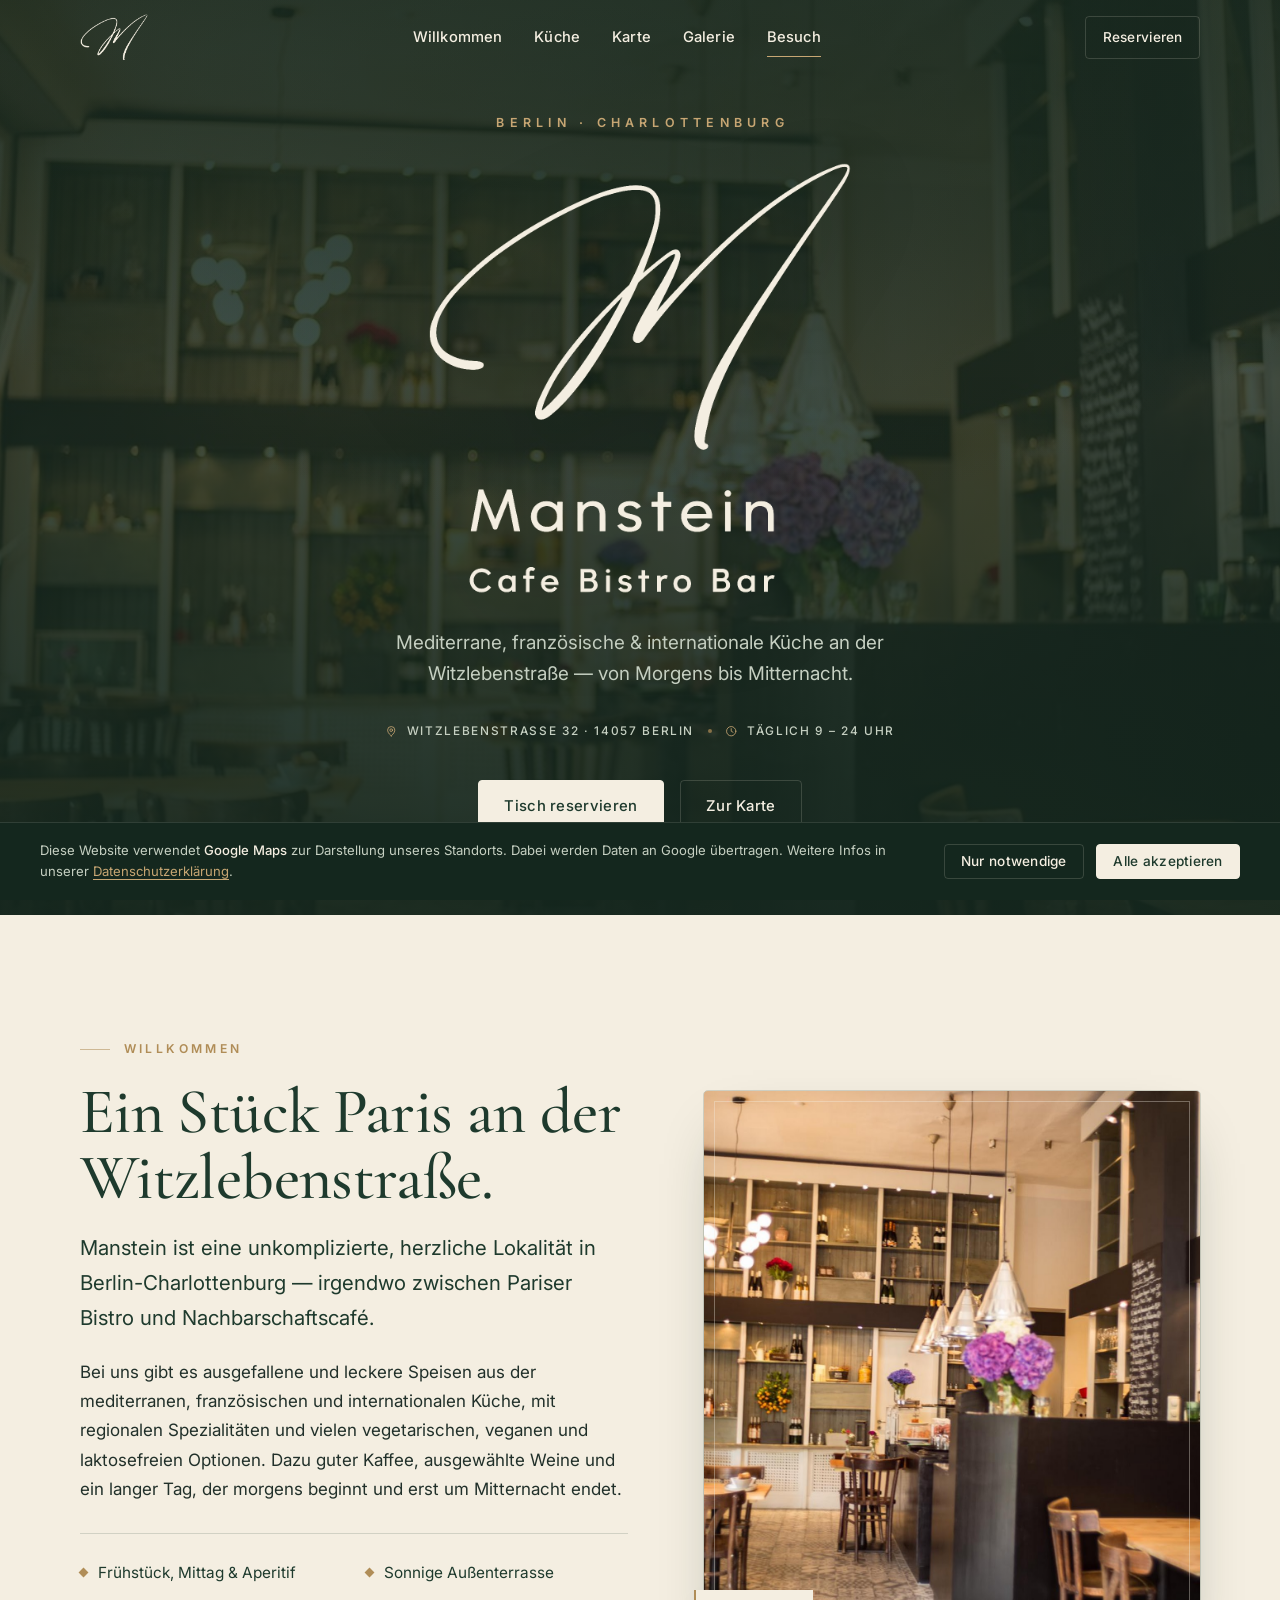
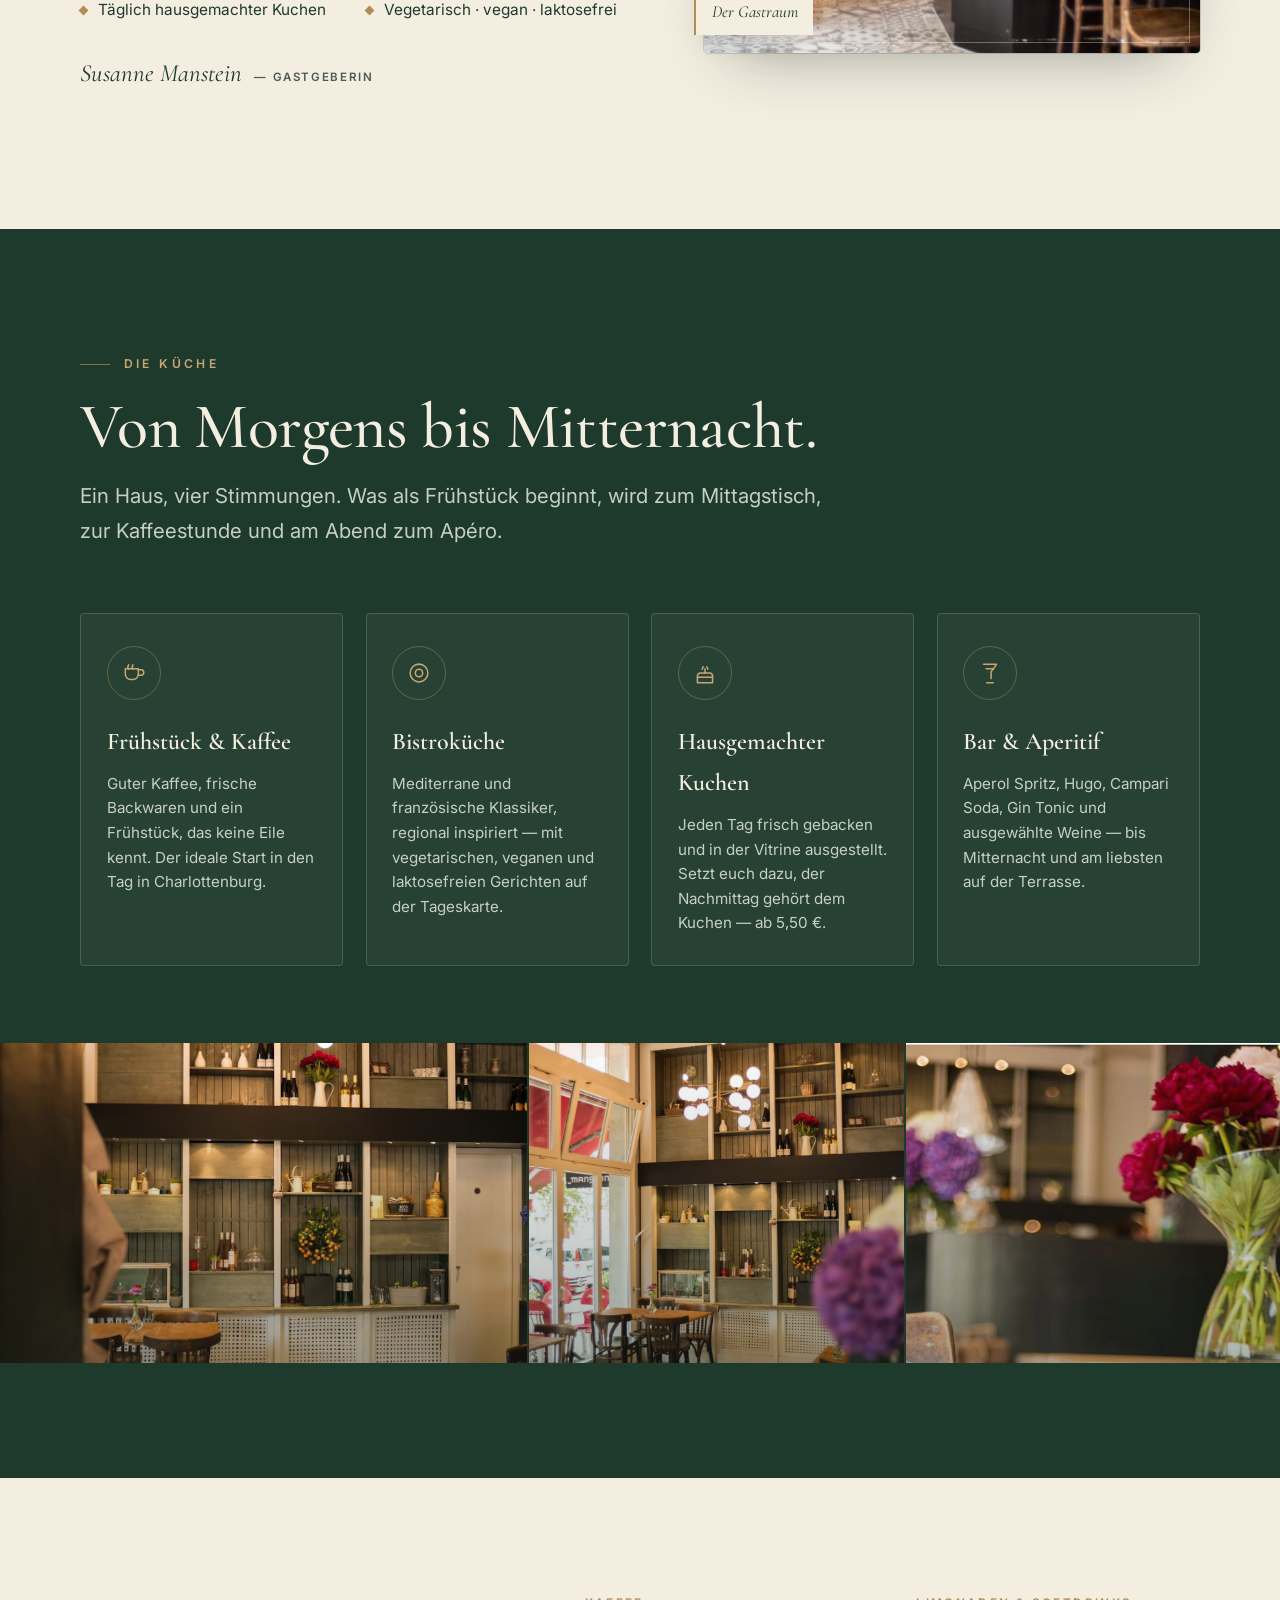
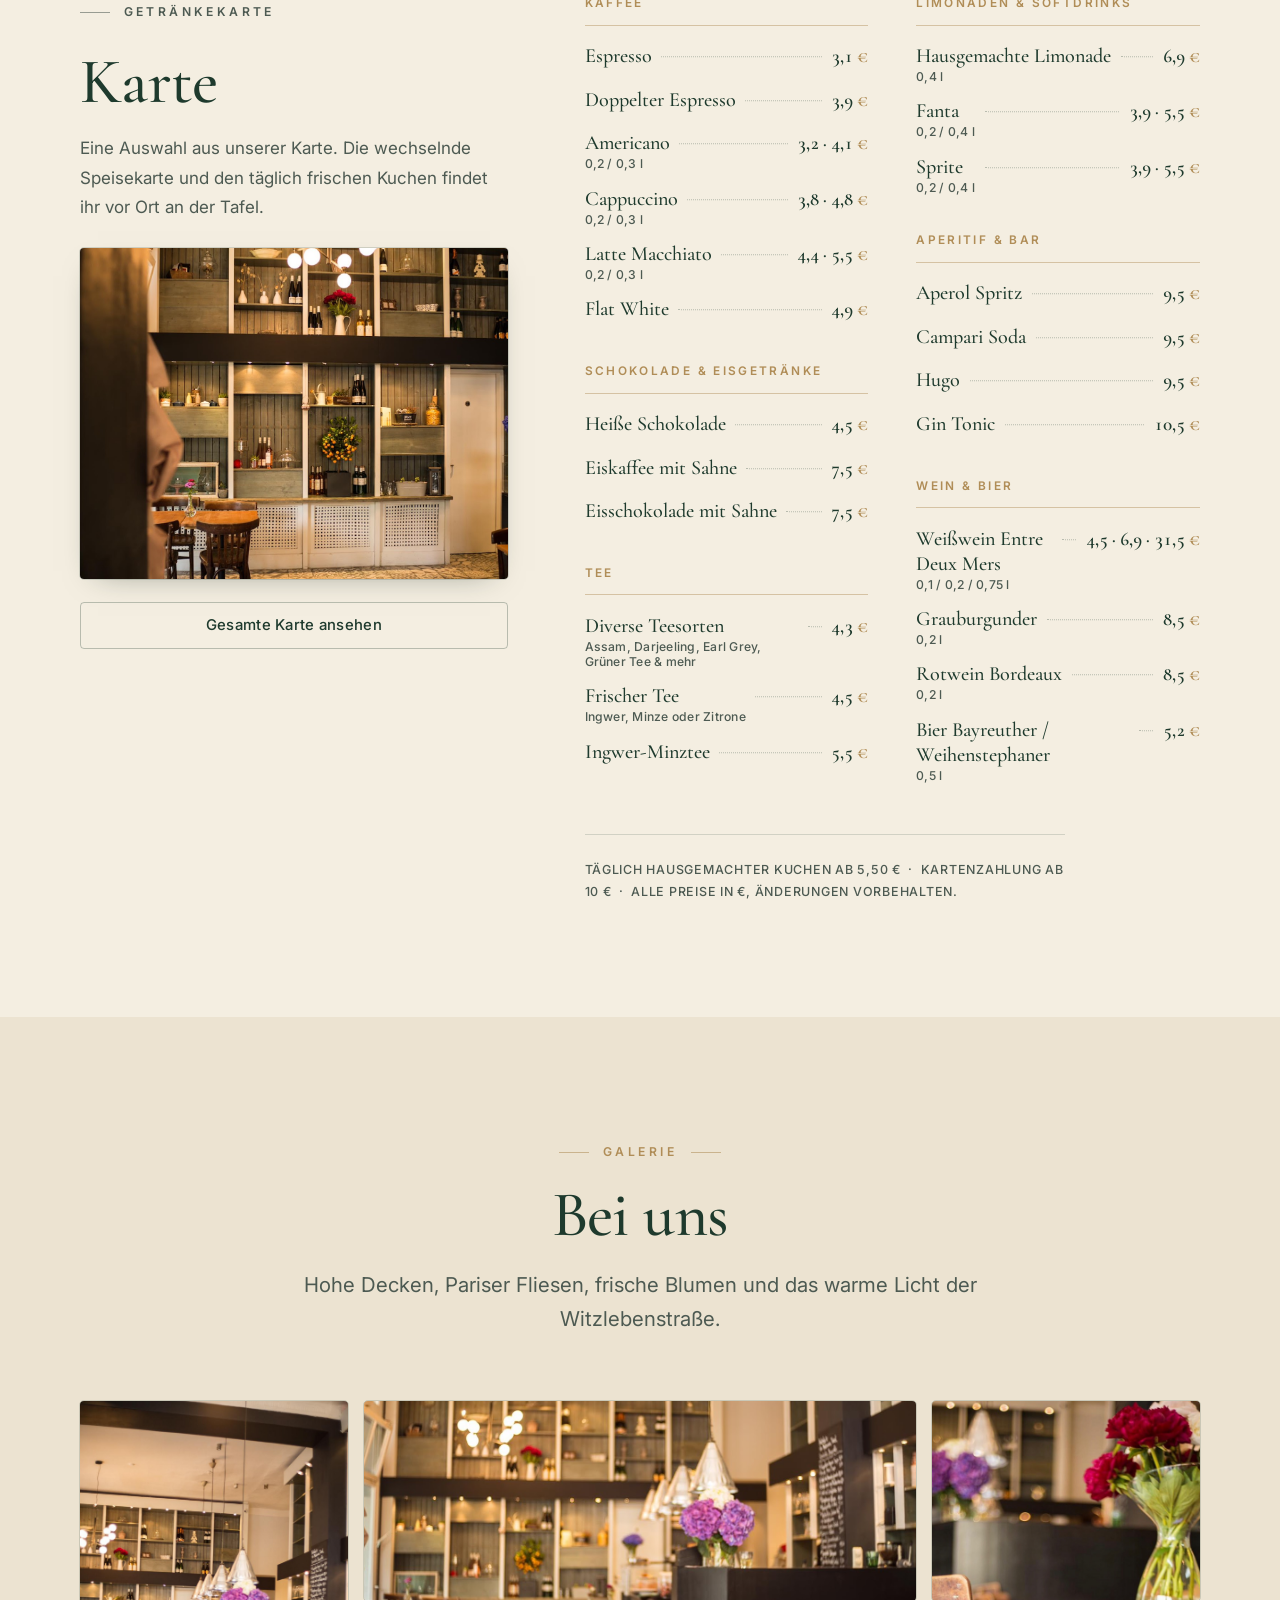
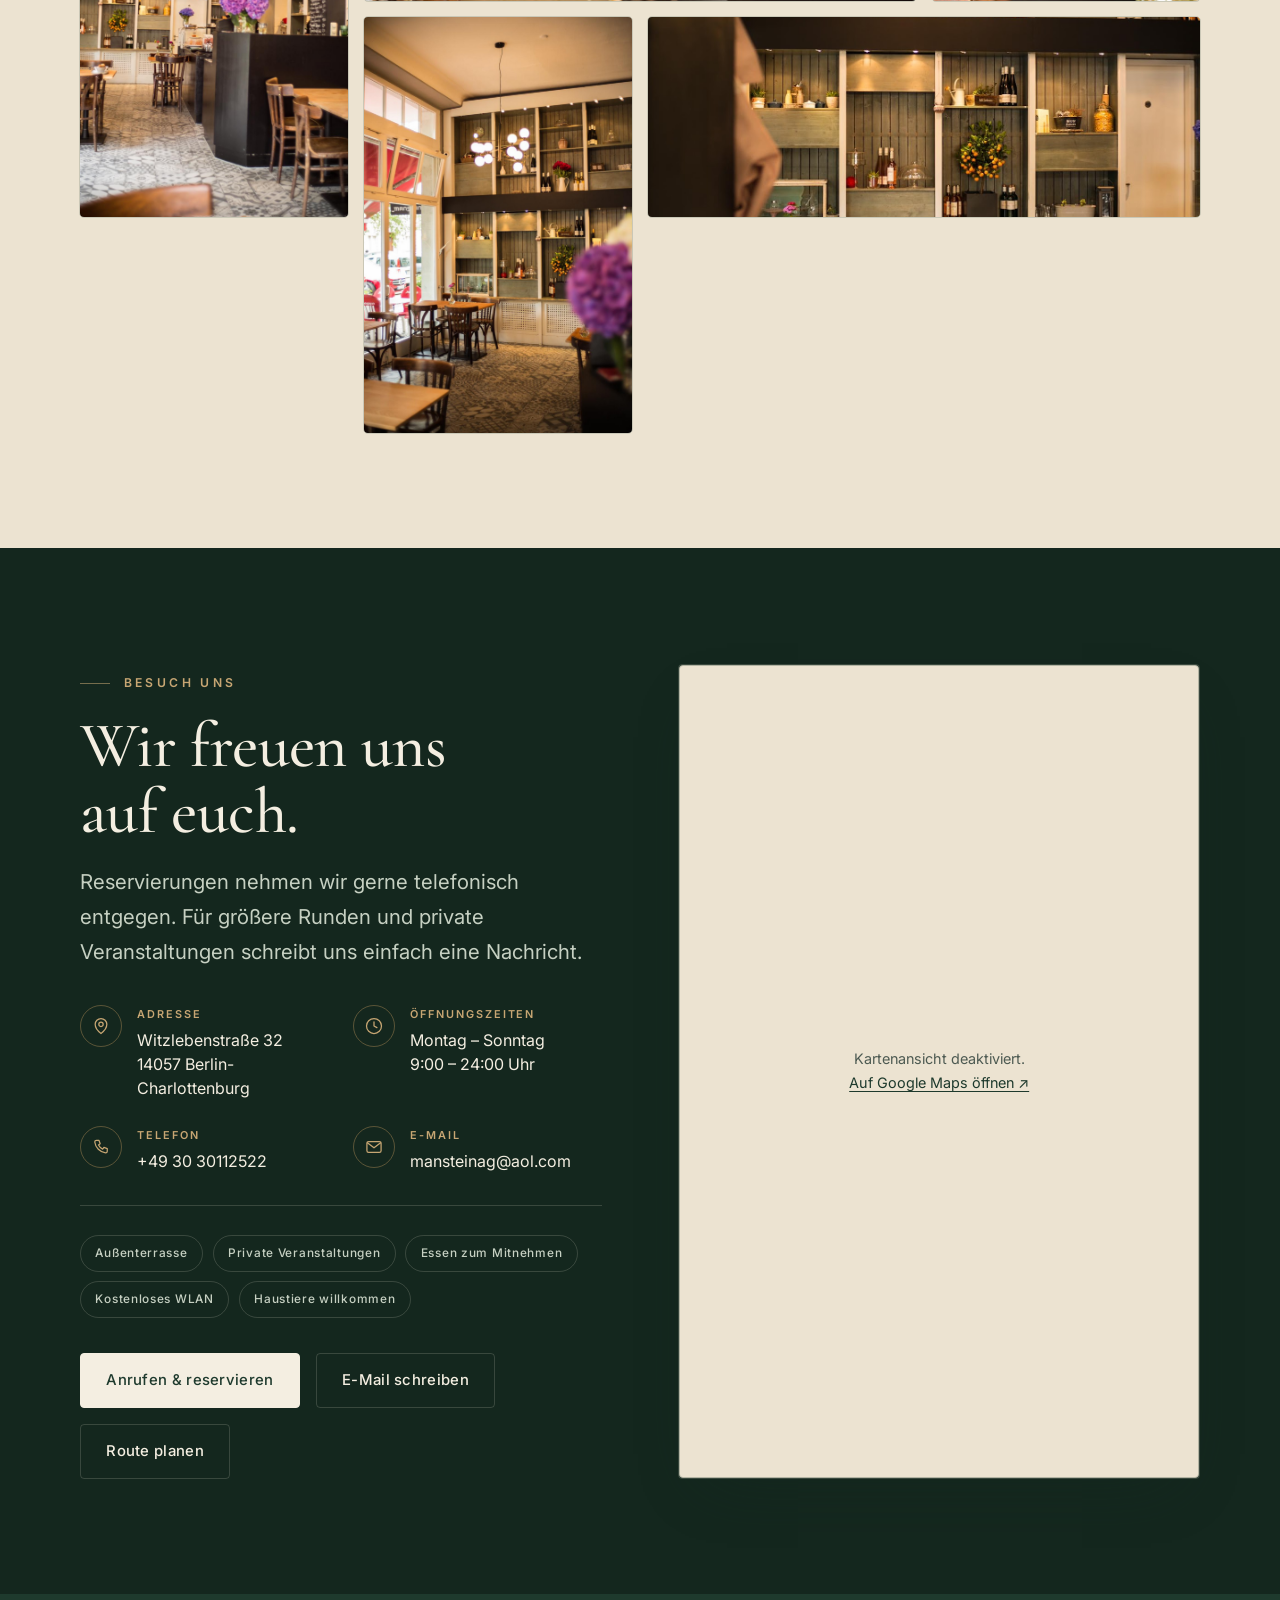
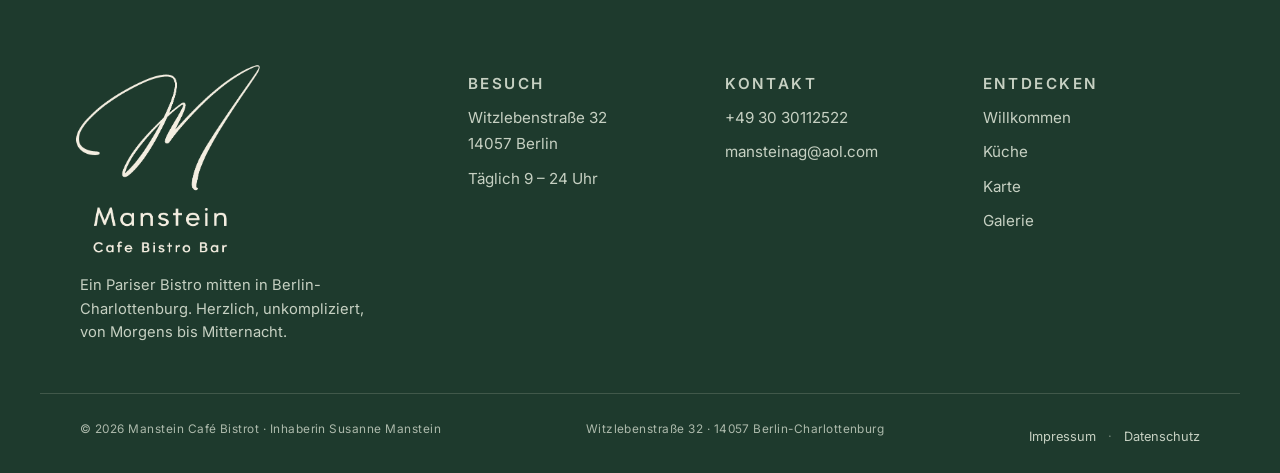
==== index.html @ 32dbb93c "Initial commit: Manstein website Co-Authored-By: Claude Haiku 4.5 <noreply@anthropic.com>" ====
<!DOCTYPE html>
<html lang="de">
<head>
  <meta charset="UTF-8" />
  <meta name="viewport" content="width=device-width, initial-scale=1.0" />
  <title>Manstein — Café · Bistro · Bar | Berlin-Charlottenburg</title>
  <meta name="description" content="Manstein Café Bistrot an der Witzlebenstraße 32 in Berlin-Charlottenburg. Mediterrane, französische & internationale Küche, hausgemachter Kuchen, Kaffee, Wein und Aperitif — täglich von 9 bis 24 Uhr." />
  <meta name="theme-color" content="#14271e" />
  <link rel="icon" type="image/png" href="favicon.png" />

  <!-- Open Graph -->
  <meta property="og:type" content="restaurant" />
  <meta property="og:title" content="Manstein — Café · Bistro · Bar" />
  <meta property="og:description" content="Ein Stück Paris an der Witzlebenstraße. Café, Bistro & Bar in Berlin-Charlottenburg — täglich 9–24 Uhr." />
  <meta property="og:image" content="2026_manstein03.jpg" />
  <meta property="og:locale" content="de_DE" />

  <link rel="preconnect" href="https://fonts.googleapis.com" />
  <link rel="preconnect" href="https://fonts.gstatic.com" crossorigin />
  <link href="https://fonts.googleapis.com/css2?family=Cormorant+Garamond:ital,wght@0,400;0,500;0,600;0,700;1,400;1,500;1,600&family=Inter:wght@300;400;500;600&display=swap" rel="stylesheet" />

  <link rel="stylesheet" href="styles.css" />
</head>
<body>
  <a class="skip-link" href="#willkommen">Zum Inhalt springen</a>

  <!-- ============================== HEADER ============================== -->
  <header class="site-header" id="site-header" data-state="top">
    <div class="header-inner">
      <a href="#top" class="brand" aria-label="Manstein — Startseite">
        <img class="brand-logo brand-logo-light" src="manstein-logo-mono-cream.png" alt="Manstein" width="68" height="46" />
        <img class="brand-logo brand-logo-dark" src="manstein-logo-mono-green.png" alt="" aria-hidden="true" width="68" height="46" />
      </a>

      <nav class="nav-desktop" aria-label="Hauptnavigation">
        <a href="#willkommen">Willkommen</a>
        <a href="#kueche">Küche</a>
        <a href="#karte">Karte</a>
        <a href="#galerie">Galerie</a>
        <a href="#besuch">Besuch</a>
      </nav>

      <div class="header-actions">
        <a class="btn btn-ghost btn-sm header-cta" href="tel:+493030112522">Reservieren</a>
        <button class="nav-toggle" id="nav-toggle" aria-label="Menü öffnen" aria-expanded="false" aria-controls="nav-mobile">
          <span class="nav-toggle-bar"></span>
          <span class="nav-toggle-bar"></span>
          <span class="nav-toggle-bar"></span>
        </button>
      </div>
    </div>

    <div class="nav-mobile" id="nav-mobile" hidden>
      <a href="#willkommen">Willkommen</a>
      <a href="#kueche">Küche</a>
      <a href="#karte">Karte</a>
      <a href="#galerie">Galerie</a>
      <a href="#besuch">Besuch</a>
      <a class="btn btn-primary" href="tel:+493030112522">Tisch reservieren</a>
    </div>
  </header>

  <main id="top">
    <!-- ============================== HERO ============================== -->
    <section class="hero" aria-label="Willkommen bei Manstein">
      <div class="hero-bg" aria-hidden="true"></div>
      <div class="hero-veil" aria-hidden="true"></div>

      <div class="hero-inner">
        <h1 class="visually-hidden">Manstein — Café, Bistro &amp; Bar in Berlin-Charlottenburg</h1>
        <p class="hero-eyebrow">Berlin · Charlottenburg</p>

        <img class="hero-logo" src="manstein-logo-full-cream.png" alt="Manstein — Café · Bistro · Bar" width="430" height="439" fetchpriority="high" />

        <p class="hero-lead">Mediterrane, französische &amp; internationale Küche an der Witzlebenstraße — von Morgens bis Mitternacht.</p>

        <div class="hero-meta">
          <span><svg class="ic" viewBox="0 0 24 24" aria-hidden="true"><path d="M12 21s-7-5.2-7-11a7 7 0 0 1 14 0c0 5.8-7 11-7 11Z"/><circle cx="12" cy="10" r="2.6"/></svg> Witzlebenstraße 32 · 14057 Berlin</span>
          <span class="dot" aria-hidden="true"></span>
          <span><svg class="ic" viewBox="0 0 24 24" aria-hidden="true"><circle cx="12" cy="12" r="9"/><path d="M12 7v5l3.5 2"/></svg> Täglich 9 – 24 Uhr</span>
        </div>

        <div class="hero-actions">
          <a class="btn btn-primary-light" href="tel:+493030112522">Tisch reservieren</a>
          <a class="btn btn-outline-light" href="#karte">Zur Karte</a>
        </div>
      </div>

      <a href="#willkommen" class="hero-scroll" aria-label="Weiter scrollen">
        <span>Entdecken</span>
        <svg viewBox="0 0 24 24" aria-hidden="true"><path d="M12 5v14M6 13l6 6 6-6"/></svg>
      </a>
    </section>

    <!-- ============================== WILLKOMMEN ============================== -->
    <section class="section section-welcome" id="willkommen">
      <div class="container welcome-grid">
        <div class="welcome-copy" data-reveal>
          <p class="eyebrow">Willkommen</p>
          <h2 class="h-display">Ein Stück Paris an der<br />Witzlebenstraße.</h2>
          <p class="lead">Manstein ist eine unkomplizierte, herzliche Lokalität in Berlin-Charlottenburg — irgendwo zwischen Pariser Bistro und Nachbarschaftscafé.</p>
          <p>Bei uns gibt es ausgefallene und leckere Speisen aus der mediterranen, französischen und internationalen Küche, mit regionalen Spezialitäten und vielen vegetarischen, veganen und laktosefreien Optionen. Dazu guter Kaffee, ausgewählte Weine und ein langer Tag, der morgens beginnt und erst um Mitternacht endet.</p>

          <ul class="welcome-points">
            <li><span class="bullet" aria-hidden="true"></span>Frühstück, Mittag &amp; Aperitif</li>
            <li><span class="bullet" aria-hidden="true"></span>Sonnige Außenterrasse</li>
            <li><span class="bullet" aria-hidden="true"></span>Täglich hausgemachter Kuchen</li>
            <li><span class="bullet" aria-hidden="true"></span>Vegetarisch · vegan · laktosefrei</li>
          </ul>

          <p class="signature">Susanne Manstein <span>— Gastgeberin</span></p>
        </div>

        <figure class="welcome-figure" data-reveal>
          <div class="frame">
            <img src="2026_manstein01.jpg" alt="Heller Gastraum von Manstein mit Holzregalen, Weinflaschen, frischen Blumen und Bistrostühlen" loading="lazy" decoding="async" />
          </div>
          <figcaption>Der Gastraum</figcaption>
        </figure>
      </div>
    </section>

    <!-- ============================== KÜCHE ============================== -->
    <section class="section section-kitchen" id="kueche">
      <div class="container">
        <header class="section-head" data-reveal>
          <p class="eyebrow eyebrow-on-dark">Die Küche</p>
          <h2 class="h-display light">Von Morgens bis Mitternacht.</h2>
          <p class="lead light">Ein Haus, vier Stimmungen. Was als Frühstück beginnt, wird zum Mittagstisch, zur Kaffeestunde und am Abend zum Apéro.</p>
        </header>

        <div class="kitchen-grid">
          <article class="kitchen-card" data-reveal>
            <span class="kc-icon" aria-hidden="true">
              <svg viewBox="0 0 24 24"><path d="M4 8h12v5a5 5 0 0 1-5 5H9a5 5 0 0 1-5-5V8Z"/><path d="M16 9h2.5a2.5 2.5 0 0 1 0 5H16"/><path d="M7 4.5c0 .8-.8 1.2-.8 2s.8 1.2.8 2M11 4.5c0 .8-.8 1.2-.8 2s.8 1.2.8 2"/></svg>
            </span>
            <h3>Frühstück &amp; Kaffee</h3>
            <p>Guter Kaffee, frische Backwaren und ein Frühstück, das keine Eile kennt. Der ideale Start in den Tag in Charlottenburg.</p>
          </article>

          <article class="kitchen-card" data-reveal>
            <span class="kc-icon" aria-hidden="true">
              <svg viewBox="0 0 24 24"><circle cx="12" cy="12" r="8.2"/><circle cx="12" cy="12" r="3.4"/></svg>
            </span>
            <h3>Bistroküche</h3>
            <p>Mediterrane und französische Klassiker, regional inspiriert — mit vegetarischen, veganen und laktosefreien Gerichten auf der Tageskarte.</p>
          </article>

          <article class="kitchen-card" data-reveal>
            <span class="kc-icon" aria-hidden="true">
              <svg viewBox="0 0 24 24"><path d="M5 21h14v-6a3 3 0 0 0-3-3H8a3 3 0 0 0-3 3v6Z"/><path d="M5 16h14"/><path d="M12 12V8M9.5 8.5c0-1 .8-1.3.8-2.3M14.5 8.5c0-1-.8-1.3-.8-2.3"/></svg>
            </span>
            <h3>Hausgemachter Kuchen</h3>
            <p>Jeden Tag frisch gebacken und in der Vitrine ausgestellt. Setzt euch dazu, der Nachmittag gehört dem Kuchen — ab 5,50&nbsp;€.</p>
          </article>

          <article class="kitchen-card" data-reveal>
            <span class="kc-icon" aria-hidden="true">
              <svg viewBox="0 0 24 24"><path d="M6 4h12l-5 7v6"/><path d="M9 21h6"/><path d="M8.5 8h7"/></svg>
            </span>
            <h3>Bar &amp; Aperitif</h3>
            <p>Aperol Spritz, Hugo, Campari Soda, Gin Tonic und ausgewählte Weine — bis Mitternacht und am liebsten auf der Terrasse.</p>
          </article>
        </div>
      </div>

      <div class="kitchen-strip" aria-hidden="true">
        <div class="strip-img" style="background-image:url('2026_manstein02.jpg')"></div>
        <div class="strip-img" style="background-image:url('2026_manstein04.jpg')"></div>
        <div class="strip-img" style="background-image:url('2026_manstein05.jpg')"></div>
      </div>
    </section>

    <!-- ============================== KARTE ============================== -->
    <section class="section section-menu" id="karte">
      <div class="container menu-grid">
        <aside class="menu-aside" data-reveal>
          <p class="eyebrow">Getränkekarte</p>
          <h2 class="h-display">Karte</h2>
          <p>Eine Auswahl aus unserer Karte. Die wechselnde Speisekarte und den täglich frischen Kuchen findet ihr vor Ort an der Tafel.</p>
          <figure class="menu-photo">
            <img src="2026_manstein02.jpg" alt="Weinregal bei Manstein mit Flaschen, Gläsern und einem kleinen Zitrusbäumchen" loading="lazy" decoding="async" />
          </figure>
          <button class="btn btn-outline btn-block" type="button" data-lightbox-src="2026_menu_manstein.webp" data-lightbox-caption="Die vollständige Karte von Manstein">
            Gesamte Karte ansehen
          </button>
        </aside>

        <div class="menu-lists">
          <div class="menu-cols">
            <div class="menu-block" data-reveal>
              <h3 class="menu-cat">Kaffee</h3>
              <ul class="menu-list">
                <li class="m-row"><span class="m-name">Espresso</span><span class="m-dots" aria-hidden="true"></span><span class="m-price">3,1</span></li>
                <li class="m-row"><span class="m-name">Doppelter Espresso</span><span class="m-dots" aria-hidden="true"></span><span class="m-price">3,9</span></li>
                <li class="m-row"><span class="m-name">Americano <em>0,2 / 0,3 l</em></span><span class="m-dots" aria-hidden="true"></span><span class="m-price">3,2 · 4,1</span></li>
                <li class="m-row"><span class="m-name">Cappuccino <em>0,2 / 0,3 l</em></span><span class="m-dots" aria-hidden="true"></span><span class="m-price">3,8 · 4,8</span></li>
                <li class="m-row"><span class="m-name">Latte Macchiato <em>0,2 / 0,3 l</em></span><span class="m-dots" aria-hidden="true"></span><span class="m-price">4,4 · 5,5</span></li>
                <li class="m-row"><span class="m-name">Flat White</span><span class="m-dots" aria-hidden="true"></span><span class="m-price">4,9</span></li>
              </ul>
            </div>

            <div class="menu-block" data-reveal>
              <h3 class="menu-cat">Schokolade &amp; Eisgetränke</h3>
              <ul class="menu-list">
                <li class="m-row"><span class="m-name">Heiße Schokolade</span><span class="m-dots" aria-hidden="true"></span><span class="m-price">4,5</span></li>
                <li class="m-row"><span class="m-name">Eiskaffee mit Sahne</span><span class="m-dots" aria-hidden="true"></span><span class="m-price">7,5</span></li>
                <li class="m-row"><span class="m-name">Eisschokolade mit Sahne</span><span class="m-dots" aria-hidden="true"></span><span class="m-price">7,5</span></li>
              </ul>
            </div>

            <div class="menu-block" data-reveal>
              <h3 class="menu-cat">Tee</h3>
              <ul class="menu-list">
                <li class="m-row"><span class="m-name">Diverse Teesorten <em>Assam, Darjeeling, Earl Grey, Grüner Tee &amp; mehr</em></span><span class="m-dots" aria-hidden="true"></span><span class="m-price">4,3</span></li>
                <li class="m-row"><span class="m-name">Frischer Tee <em>Ingwer, Minze oder Zitrone</em></span><span class="m-dots" aria-hidden="true"></span><span class="m-price">4,5</span></li>
                <li class="m-row"><span class="m-name">Ingwer-Minztee</span><span class="m-dots" aria-hidden="true"></span><span class="m-price">5,5</span></li>
              </ul>
            </div>

            <div class="menu-block" data-reveal>
              <h3 class="menu-cat">Limonaden &amp; Softdrinks</h3>
              <ul class="menu-list">
                <li class="m-row"><span class="m-name">Hausgemachte Limonade <em>0,4 l</em></span><span class="m-dots" aria-hidden="true"></span><span class="m-price">6,9</span></li>
                <li class="m-row"><span class="m-name">Fanta <em>0,2 / 0,4 l</em></span><span class="m-dots" aria-hidden="true"></span><span class="m-price">3,9 · 5,5</span></li>
                <li class="m-row"><span class="m-name">Sprite <em>0,2 / 0,4 l</em></span><span class="m-dots" aria-hidden="true"></span><span class="m-price">3,9 · 5,5</span></li>
              </ul>
            </div>

            <div class="menu-block" data-reveal>
              <h3 class="menu-cat">Aperitif &amp; Bar</h3>
              <ul class="menu-list">
                <li class="m-row"><span class="m-name">Aperol Spritz</span><span class="m-dots" aria-hidden="true"></span><span class="m-price">9,5</span></li>
                <li class="m-row"><span class="m-name">Campari Soda</span><span class="m-dots" aria-hidden="true"></span><span class="m-price">9,5</span></li>
                <li class="m-row"><span class="m-name">Hugo</span><span class="m-dots" aria-hidden="true"></span><span class="m-price">9,5</span></li>
                <li class="m-row"><span class="m-name">Gin Tonic</span><span class="m-dots" aria-hidden="true"></span><span class="m-price">10,5</span></li>
              </ul>
            </div>

            <div class="menu-block" data-reveal>
              <h3 class="menu-cat">Wein &amp; Bier</h3>
              <ul class="menu-list">
                <li class="m-row"><span class="m-name">Weißwein Entre Deux Mers <em>0,1 / 0,2 / 0,75 l</em></span><span class="m-dots" aria-hidden="true"></span><span class="m-price">4,5 · 6,9 · 31,5</span></li>
                <li class="m-row"><span class="m-name">Grauburgunder <em>0,2 l</em></span><span class="m-dots" aria-hidden="true"></span><span class="m-price">8,5</span></li>
                <li class="m-row"><span class="m-name">Rotwein Bordeaux <em>0,2 l</em></span><span class="m-dots" aria-hidden="true"></span><span class="m-price">8,5</span></li>
                <li class="m-row"><span class="m-name">Bier Bayreuther / Weihenstephaner <em>0,5 l</em></span><span class="m-dots" aria-hidden="true"></span><span class="m-price">5,2</span></li>
              </ul>
            </div>
          </div>

          <p class="menu-foot" data-reveal>
            Täglich hausgemachter Kuchen ab 5,50&nbsp;€ &nbsp;·&nbsp; Kartenzahlung ab 10&nbsp;€ &nbsp;·&nbsp; Alle Preise in&nbsp;€, Änderungen vorbehalten.
          </p>
        </div>
      </div>
    </section>

    <!-- ============================== GALERIE ============================== -->
    <section class="section section-gallery" id="galerie">
      <div class="container">
        <header class="section-head center" data-reveal>
          <p class="eyebrow">Galerie</p>
          <h2 class="h-display">Bei uns</h2>
          <p class="lead">Hohe Decken, Pariser Fliesen, frische Blumen und das warme Licht der Witzlebenstraße.</p>
        </header>

        <div class="gallery-grid" data-reveal>
          <button class="g-item g-tall" type="button" data-lightbox-src="2026_manstein01.jpg" data-lightbox-caption="Gastraum mit Bar und Holzregalen">
            <img src="2026_manstein01.jpg" alt="Gastraum von Manstein mit Bar, Holzregalen und Bistrostühlen" loading="lazy" decoding="async" />
          </button>
          <button class="g-item g-wide" type="button" data-lightbox-src="2026_manstein03.jpg" data-lightbox-caption="Atmosphäre im Gastraum">
            <img src="2026_manstein03.jpg" alt="Stimmungsvoller Gastraum von Manstein im warmen Licht" loading="lazy" decoding="async" />
          </button>
          <button class="g-item" type="button" data-lightbox-src="2026_manstein05.jpg" data-lightbox-caption="Frische Blumen auf den Tischen">
            <img src="2026_manstein05.jpg" alt="Frische Pfingstrosen in einer Vase auf einem Tisch bei Manstein" loading="lazy" decoding="async" />
          </button>
          <button class="g-item g-tall" type="button" data-lightbox-src="2026_manstein04.jpg" data-lightbox-caption="Fensterplatz mit Blick auf die Witzlebenstraße">
            <img src="2026_manstein04.jpg" alt="Fensterplatz bei Manstein mit Blick auf die Straße und Regale mit Wein" loading="lazy" decoding="async" />
          </button>
          <button class="g-item g-wide" type="button" data-lightbox-src="2026_manstein02.jpg" data-lightbox-caption="Detail: Regale mit Wein und Zitrusbäumchen">
            <img src="2026_manstein02.jpg" alt="Detailaufnahme der Regale bei Manstein mit Weinflaschen und Pflanzen" loading="lazy" decoding="async" />
          </button>
        </div>
      </div>
    </section>

    <!-- ============================== BESUCH ============================== -->
    <section class="section section-visit" id="besuch">
      <div class="container visit-grid">
        <div class="visit-copy" data-reveal>
          <p class="eyebrow eyebrow-on-dark">Besuch uns</p>
          <h2 class="h-display light">Wir freuen uns<br />auf euch.</h2>
          <p class="lead light">Reservierungen nehmen wir gerne telefonisch entgegen. Für größere Runden und private Veranstaltungen schreibt uns einfach eine Nachricht.</p>

          <div class="visit-details">
            <div class="vd-item">
              <span class="vd-icon" aria-hidden="true"><svg viewBox="0 0 24 24"><path d="M12 21s-7-5.2-7-11a7 7 0 0 1 14 0c0 5.8-7 11-7 11Z"/><circle cx="12" cy="10" r="2.6"/></svg></span>
              <div>
                <p class="vd-label">Adresse</p>
                <p class="vd-value">Witzlebenstraße 32<br />14057 Berlin-Charlottenburg</p>
              </div>
            </div>
            <div class="vd-item">
              <span class="vd-icon" aria-hidden="true"><svg viewBox="0 0 24 24"><circle cx="12" cy="12" r="9"/><path d="M12 7v5l3.5 2"/></svg></span>
              <div>
                <p class="vd-label">Öffnungszeiten</p>
                <p class="vd-value">Montag – Sonntag<br />9:00 – 24:00 Uhr</p>
              </div>
            </div>
            <div class="vd-item">
              <span class="vd-icon" aria-hidden="true"><svg viewBox="0 0 24 24"><path d="M6.5 4h3l1.5 4-2 1.5a11 11 0 0 0 5 5l1.5-2 4 1.5v3a2 2 0 0 1-2 2A15 15 0 0 1 4.5 6a2 2 0 0 1 2-2Z"/></svg></span>
              <div>
                <p class="vd-label">Telefon</p>
                <p class="vd-value"><a href="tel:+493030112522">+49 30 30112522</a></p>
              </div>
            </div>
            <div class="vd-item">
              <span class="vd-icon" aria-hidden="true"><svg viewBox="0 0 24 24"><rect x="3.5" y="5.5" width="17" height="13" rx="2"/><path d="m4 7 8 6 8-6"/></svg></span>
              <div>
                <p class="vd-label">E-Mail</p>
                <p class="vd-value"><a href="mailto:mansteinag@aol.com">mansteinag@aol.com</a></p>
              </div>
            </div>
          </div>

          <ul class="visit-tags">
            <li>Außenterrasse</li>
            <li>Private Veranstaltungen</li>
            <li>Essen zum Mitnehmen</li>
            <li>Kostenloses WLAN</li>
            <li>Haustiere willkommen</li>
          </ul>

          <div class="visit-actions">
            <a class="btn btn-primary-light" href="tel:+493030112522">Anrufen &amp; reservieren</a>
            <a class="btn btn-outline-light" href="mailto:mansteinag@aol.com">E-Mail schreiben</a>
            <a class="btn btn-outline-light" href="https://www.google.com/maps/dir/?api=1&amp;destination=Witzlebenstra%C3%9Fe+32%2C+14057+Berlin" target="_blank" rel="noopener">Route planen</a>
          </div>
        </div>

        <div class="visit-map" data-reveal>
          <iframe
            id="map-frame"
            title="Karte: Manstein, Witzlebenstraße 32, 14057 Berlin"
            data-src="https://www.google.com/maps?q=Witzlebenstra%C3%9Fe%2032%2C%2014057%20Berlin&output=embed"
            loading="lazy"
            referrerpolicy="no-referrer-when-downgrade"></iframe>
        </div>
      </div>
    </section>
  </main>

  <!-- ============================== FOOTER ============================== -->
  <footer class="site-footer">
    <div class="container footer-grid">
      <div class="footer-brand">
        <img class="footer-logo" src="manstein-logo-full-cream.png" alt="Manstein — Café · Bistro · Bar" width="188" height="192" loading="lazy" />
        <p class="footer-note">Ein Pariser Bistro mitten in Berlin-Charlottenburg. Herzlich, unkompliziert, von Morgens bis Mitternacht.</p>
      </div>

      <div class="footer-col">
        <p class="footer-h">Besuch</p>
        <p>Witzlebenstraße 32<br />14057 Berlin</p>
        <p>Täglich 9 – 24 Uhr</p>
      </div>

      <div class="footer-col">
        <p class="footer-h">Kontakt</p>
        <p><a href="tel:+493030112522">+49 30 30112522</a></p>
        <p><a href="mailto:mansteinag@aol.com">mansteinag@aol.com</a></p>
      </div>

      <div class="footer-col">
        <p class="footer-h">Entdecken</p>
        <nav class="footer-nav" aria-label="Footernavigation">
          <a href="#willkommen">Willkommen</a>
          <a href="#kueche">Küche</a>
          <a href="#karte">Karte</a>
          <a href="#galerie">Galerie</a>
        </nav>
      </div>
    </div>

    <div class="container footer-bottom">
      <p>© <span id="year">2026</span> Manstein Café Bistrot · Inhaberin Susanne Manstein</p>
      <p class="footer-credit">Witzlebenstraße 32 · 14057 Berlin-Charlottenburg</p>
      <nav class="footer-legal" aria-label="Rechtliches">
        <a href="impressum.html">Impressum</a>
        <span aria-hidden="true">·</span>
        <a href="datenschutz.html">Datenschutz</a>
      </nav>
    </div>
  </footer>

  <!-- ============================== LIGHTBOX ============================== -->
  <div class="lightbox" id="lightbox" hidden aria-hidden="true">
    <div class="lightbox-backdrop" data-lightbox-close></div>
    <figure class="lightbox-figure">
      <button class="lightbox-close" type="button" aria-label="Schließen" data-lightbox-close>
        <svg viewBox="0 0 24 24" aria-hidden="true"><path d="M6 6l12 12M18 6 6 18"/></svg>
      </button>
      <img id="lightbox-img" src="" alt="" />
      <figcaption id="lightbox-caption"></figcaption>
    </figure>
  </div>

  <!-- ============================== COOKIE BANNER ============================== -->
  <div class="cookie-banner" id="cookie-banner" role="dialog" aria-label="Cookie-Einstellungen" aria-live="polite" hidden>
    <div class="cookie-inner">
      <p class="cookie-text">
        Diese Website verwendet <strong>Google Maps</strong> zur Darstellung unseres Standorts.
        Dabei werden Daten an Google übertragen. Weitere Infos in unserer
        <a href="datenschutz.html">Datenschutzerklärung</a>.
      </p>
      <div class="cookie-actions">
        <button class="btn btn-outline-light btn-sm" id="cookie-decline" type="button">Nur notwendige</button>
        <button class="btn btn-primary-light btn-sm" id="cookie-accept" type="button">Alle akzeptieren</button>
      </div>
    </div>
  </div>

  <script src="script.js"></script>
</body>
</html>
---- styles.css ----
@charset "UTF-8";
/* =========================================================
   MANSTEIN — Café · Bistro · Bar
   Classic, clean editorial bistro site · cream + bottle green
   ========================================================= */

:root{
  /* Surfaces */
  --cream:      #f4eee1;   /* page background          */
  --cream-2:    #fbf7ee;   /* raised cards / paper     */
  --paper:      #ece3d1;   /* alt sections             */
  /* Greens */
  --green:      #1e3a2d;   /* primary deep green       */
  --green-2:    #14271e;   /* darkest — hero / footer  */
  --green-3:    #335043;   /* hover / secondary        */
  --sage:       #c6d0c2;   /* muted text on dark       */
  /* Accent */
  --brass:      #b08d57;   /* antique brass            */
  --brass-2:    #c7a673;   /* lighter brass            */
  /* Ink */
  --ink:        #21302a;   /* body text on cream       */
  --ink-soft:   #4d5a52;   /* muted body on cream      */
  /* Lines */
  --line:       rgba(30,58,45,.16);
  --line-2:     rgba(30,58,45,.28);
  --line-dark:  rgba(244,238,225,.16);
  --line-brass: rgba(176,141,87,.45);

  --shadow:     0 24px 60px -28px rgba(20,39,30,.45);
  --shadow-sm:  0 10px 30px -18px rgba(20,39,30,.5);

  --container:  1200px;
  --radius:     4px;

  --font-display: "Cormorant Garamond", Georgia, "Times New Roman", serif;
  --font-body:    "Inter", -apple-system, BlinkMacSystemFont, "Segoe UI", sans-serif;

  --ease: cubic-bezier(.22,.61,.36,1);
}

/* ----------------------------- Reset ----------------------------- */
*,*::before,*::after{ box-sizing:border-box; }
html{ scroll-behavior:smooth; -webkit-text-size-adjust:100%; }
body{
  margin:0;
  background:var(--cream);
  color:var(--ink);
  font-family:var(--font-body);
  font-size:17px;
  line-height:1.72;
  font-weight:400;
  -webkit-font-smoothing:antialiased;
  text-rendering:optimizeLegibility;
  overflow-x:hidden;
}
img{ display:block; max-width:100%; height:auto; }
a{ color:inherit; text-decoration:none; }
button{ font-family:inherit; cursor:pointer; }
h1,h2,h3,p,ul,figure,blockquote{ margin:0; }
ul{ list-style:none; padding:0; }
section{ scroll-margin-top:84px; }

/* ----------------------------- Helpers --------------------------- */
.container{ width:100%; max-width:var(--container); margin-inline:auto; padding-inline:clamp(1.25rem,4vw,2.5rem); }
.visually-hidden{
  position:absolute!important; width:1px; height:1px; padding:0; margin:-1px;
  overflow:hidden; clip:rect(0,0,0,0); white-space:nowrap; border:0;
}
.skip-link{
  position:fixed; left:1rem; top:-100%; z-index:200;
  background:var(--green); color:var(--cream); padding:.7rem 1.1rem;
  border-radius:var(--radius); font-size:.9rem; transition:top .2s var(--ease);
}
.skip-link:focus{ top:1rem; }

.ic{ width:1.05em; height:1.05em; fill:none; stroke:currentColor; stroke-width:1.6; stroke-linecap:round; stroke-linejoin:round; vertical-align:-.18em; }

/* Section rhythm */
.section{ padding-block:clamp(4.5rem,9vw,8.5rem); position:relative; }

/* Eyebrow — classic small-caps label with flanking rule */
.eyebrow{
  display:inline-flex; align-items:center; gap:.85rem;
  font-family:var(--font-body); font-size:.76rem; font-weight:600;
  letter-spacing:.28em; text-transform:uppercase; color:var(--brass);
  margin-bottom:1.2rem;
}
.eyebrow::before{ content:""; width:30px; height:1px; background:currentColor; opacity:.55; }
.eyebrow-on-dark{ color:var(--brass-2); }
.section-head.center .eyebrow::after{ content:""; width:30px; height:1px; background:currentColor; opacity:.55; }

/* Display headings */
.h-display{
  font-family:var(--font-display); font-weight:500;
  font-size:clamp(2.3rem,5.2vw,4rem); line-height:1.04;
  letter-spacing:-.01em; color:var(--green); margin-bottom:1.2rem;
}
.h-display.light{ color:var(--cream); }

.lead{ font-size:clamp(1.08rem,1.7vw,1.28rem); color:var(--ink-soft); line-height:1.7; }
.lead.light{ color:var(--sage); }
.section p{ max-width:60ch; }

.section-head{ max-width:760px; margin-bottom:clamp(2.5rem,5vw,4rem); }
.section-head.center{ margin-inline:auto; text-align:center; }
.section-head.center p{ margin-inline:auto; }

/* ----------------------------- Buttons --------------------------- */
.btn{
  display:inline-flex; align-items:center; justify-content:center; gap:.5em;
  font-family:var(--font-body); font-weight:500; font-size:.93rem;
  letter-spacing:.02em; padding:.92em 1.7em; border-radius:var(--radius);
  border:1px solid transparent; transition:all .25s var(--ease);
  cursor:pointer; white-space:nowrap;
}
.btn-sm{ padding:.62em 1.2em; font-size:.85rem; }
.btn-block{ width:100%; }

.btn-primary{ background:var(--green); color:var(--cream); border-color:var(--green); }
.btn-primary:hover{ background:var(--green-3); border-color:var(--green-3); transform:translateY(-2px); }

.btn-outline{ background:transparent; color:var(--green); border-color:var(--line-2); }
.btn-outline:hover{ border-color:var(--brass); color:var(--green); background:rgba(176,141,87,.1); }

.btn-ghost{ background:transparent; color:currentColor; border-color:currentColor; }
.btn-ghost:hover{ background:currentColor; }
.btn-ghost:hover{ color:var(--green); }

.btn-primary-light{ background:var(--cream); color:var(--green); border-color:var(--cream); }
.btn-primary-light:hover{ background:var(--brass-2); border-color:var(--brass-2); color:var(--green-2); transform:translateY(-2px); }

.btn-outline-light{ background:transparent; color:var(--cream); border-color:var(--line-dark); }
.btn-outline-light:hover{ border-color:var(--brass-2); color:var(--brass-2); }

/* ----------------------------- Brand lockup ---------------------- */
/* Real logo artwork as plain <img> (max compatibility). Two pre-coloured
   versions swap per header state: cream over the dark hero, green on the
   cream scrolled bar. */
.brand{ display:inline-flex; align-items:center; line-height:1; }
.brand-logo{ display:block; height:46px; width:auto; }
.brand-logo-dark{ display:none; }

/* =========================================================
   HEADER / NAV
   ========================================================= */
.site-header{
  position:fixed; inset:0 0 auto 0; z-index:100;
  transition:background .4s var(--ease), box-shadow .4s var(--ease), border-color .4s var(--ease);
  border-bottom:1px solid transparent;
}
.header-inner{
  max-width:var(--container); margin-inline:auto;
  padding:.9rem clamp(1.25rem,4vw,2.5rem);
  display:flex; align-items:center; justify-content:space-between; gap:1.5rem;
}

.nav-desktop{ display:flex; gap:2rem; }
.nav-desktop a{
  font-size:.92rem; font-weight:500; letter-spacing:.01em; color:var(--cream);
  position:relative; padding:.3rem 0; transition:color .25s var(--ease);
}
.nav-desktop a::after{
  content:""; position:absolute; left:0; bottom:-2px; height:1px; width:100%;
  background:var(--brass-2);
  transform:scaleX(0); transform-origin:left;
  transition:transform .3s var(--ease);
}
.nav-desktop a:hover::after,.nav-desktop a.active::after{ transform:scaleX(1); }

.header-actions{ display:flex; align-items:center; gap:1rem; }

/* Header — top of page (over dark hero): cream logo shown by default */
.site-header[data-state="top"] .nav-desktop a{ color:var(--cream); }
.site-header[data-state="top"] .header-cta{ color:var(--cream); border-color:var(--line-dark); }
.site-header[data-state="top"] .header-cta:hover{ background:var(--cream); color:var(--green); border-color:var(--cream); }
.site-header[data-state="top"] .nav-toggle-bar{ background:var(--cream); }

/* Header — scrolled (cream bar) */
.site-header[data-state="scrolled"]{
  background:rgba(244,238,225,.92);
  -webkit-backdrop-filter:blur(10px); backdrop-filter:blur(10px);
  box-shadow:var(--shadow-sm);
  border-bottom-color:var(--line);
}
.site-header[data-state="scrolled"] .brand-logo-light{ display:none; }
.site-header[data-state="scrolled"] .brand-logo-dark{ display:block; }
.site-header[data-state="scrolled"] .nav-desktop a{ color:var(--green); }
.site-header[data-state="scrolled"] .header-cta{ color:var(--green); border-color:var(--line-2); }
.site-header[data-state="scrolled"] .header-cta:hover{ background:var(--green); color:var(--cream); border-color:var(--green); }
.site-header[data-state="scrolled"] .nav-toggle-bar{ background:var(--green); }

/* Header — menu open (cohesive cream bar regardless of scroll state) */
.site-header.menu-open{
  background:rgba(244,238,225,.98);
  -webkit-backdrop-filter:blur(10px); backdrop-filter:blur(10px);
  border-bottom-color:transparent;
}
.site-header.menu-open .brand-logo-light{ display:none; }
.site-header.menu-open .brand-logo-dark{ display:block; }

/* Toggle */
.nav-toggle{
  display:none; width:42px; height:42px; border:0; background:transparent;
  flex-direction:column; align-items:center; justify-content:center; gap:5px;
}
.nav-toggle-bar{ width:24px; height:2px; background:var(--cream); border-radius:2px; transition:transform .3s var(--ease), opacity .2s var(--ease); }
.site-header.menu-open .nav-toggle-bar:nth-child(1){ transform:translateY(7px) rotate(45deg); }
.site-header.menu-open .nav-toggle-bar:nth-child(2){ opacity:0; }
.site-header.menu-open .nav-toggle-bar:nth-child(3){ transform:translateY(-7px) rotate(-45deg); }
.site-header.menu-open .nav-toggle-bar{ background:var(--green)!important; }

/* Mobile nav panel */
.nav-mobile[hidden]{ display:none; }
.nav-mobile{
  display:flex; flex-direction:column; gap:.25rem;
  padding:1rem clamp(1.25rem,4vw,2.5rem) 1.75rem;
  background:rgba(244,238,225,.98);
  -webkit-backdrop-filter:blur(10px); backdrop-filter:blur(10px);
  border-bottom:1px solid var(--line);
}
.nav-mobile a:not(.btn){ font-size:1.05rem; color:var(--green); padding:.75rem .25rem; border-bottom:1px solid var(--line); font-weight:500; }
.nav-mobile a:not(.btn):last-of-type{ border:0; }
.nav-mobile .btn{ margin-top:1rem; color:var(--cream); }

/* =========================================================
   HERO
   ========================================================= */
.hero{
  position:relative; min-height:100svh;
  display:flex; flex-direction:column; align-items:center; justify-content:center;
  text-align:center; padding:7rem 1.25rem 5rem; overflow:hidden;
  background:var(--green-2);
}
.hero-bg{
  position:absolute; inset:0;
  background:url("2026_manstein03.jpg") center/cover no-repeat;
  transform:scale(1.06); opacity:.5;
}
.hero-veil{
  position:absolute; inset:0;
  background:
    radial-gradient(120% 90% at 50% 8%, rgba(20,39,30,.35), transparent 55%),
    linear-gradient(180deg, rgba(20,39,30,.78) 0%, rgba(20,39,30,.6) 42%, rgba(20,39,30,.9) 100%);
}
.hero-inner{ position:relative; z-index:2; max-width:1100px; width:100%; display:flex; flex-direction:column; align-items:center; }

.hero-eyebrow{
  font-family:var(--font-body); font-size:.78rem; font-weight:600;
  letter-spacing:.42em; text-transform:uppercase; color:var(--brass-2);
  margin-bottom:1.6rem; padding-left:.42em;
}

/* Hero brand lockup — full logo artwork (cream, on dark hero) */
.hero-logo{
  display:block; width:min(430px,80vw); height:auto;
  filter:drop-shadow(0 20px 45px rgba(0,0,0,.4));
}

.hero-lead{
  color:var(--sage); font-size:clamp(1rem,1.6vw,1.18rem);
  max-width:46ch; margin:1.8rem auto 0; line-height:1.65;
}

.hero-meta{
  display:flex; flex-wrap:wrap; align-items:center; justify-content:center; gap:.85rem;
  margin-top:2rem; font-family:var(--font-body); font-size:.74rem; font-weight:500;
  letter-spacing:.14em; color:var(--sage); text-transform:uppercase;
}
.hero-meta .ic{ color:var(--brass-2); margin-right:.4em; }
.hero-meta .dot{ width:4px; height:4px; border-radius:50%; background:var(--brass); opacity:.7; }

.hero-actions{ display:flex; flex-wrap:wrap; gap:1rem; justify-content:center; margin-top:2.4rem; }

.hero-scroll{
  position:absolute; bottom:1.6rem; left:50%; transform:translateX(-50%); z-index:2;
  display:flex; flex-direction:column; align-items:center; gap:.45rem;
  font-family:var(--font-body); font-size:.66rem; font-weight:600;
  letter-spacing:.26em; text-transform:uppercase;
  color:var(--sage); opacity:.85;
}
.hero-scroll svg{ width:20px; height:20px; fill:none; stroke:var(--brass-2); stroke-width:1.5; stroke-linecap:round; stroke-linejoin:round; animation:bob 2.2s var(--ease) infinite; }
@keyframes bob{ 0%,100%{ transform:translateY(0); } 50%{ transform:translateY(5px); } }

/* =========================================================
   WILLKOMMEN
   ========================================================= */
.section-welcome{ background:var(--cream); }
.welcome-grid{ display:grid; grid-template-columns:1.05fr .95fr; gap:clamp(2.5rem,6vw,6rem); align-items:center; }
.welcome-copy .lead{ margin-bottom:1.4rem; color:var(--green); }
.welcome-copy p{ margin-bottom:1.2rem; }

.welcome-points{
  display:grid; grid-template-columns:1fr 1fr; gap:.7rem 1.5rem;
  margin:1.8rem 0; padding-top:1.6rem; border-top:1px solid var(--line);
}
.welcome-points li{ display:flex; align-items:center; gap:.7rem; font-size:.96rem; color:var(--green); }
.bullet{ width:7px; height:7px; flex:0 0 auto; background:var(--brass); transform:rotate(45deg); }

.signature{
  font-family:var(--font-display); font-style:italic; font-size:1.55rem;
  color:var(--green); margin-top:.5rem;
}
.signature span{ font-family:var(--font-body); font-style:normal; font-size:.72rem; font-weight:600; letter-spacing:.14em; text-transform:uppercase; color:var(--ink-soft); margin-left:.4rem; }

.welcome-figure{ position:relative; }
.welcome-figure .frame{
  position:relative; border-radius:var(--radius); overflow:hidden;
  box-shadow:var(--shadow); outline:1px solid var(--line);
}
.welcome-figure .frame::after{
  content:""; position:absolute; inset:10px; border:1px solid rgba(244,238,225,.35); pointer-events:none;
}
.welcome-figure img{ width:100%; aspect-ratio:3/3.4; object-fit:cover; }
.welcome-figure figcaption{
  position:absolute; left:-10px; bottom:18px; background:var(--cream);
  padding:.5rem .95rem; box-shadow:var(--shadow-sm); border-left:2px solid var(--brass);
  font-family:var(--font-display); font-style:italic; font-size:1.05rem; color:var(--green);
}

/* =========================================================
   KÜCHE
   ========================================================= */
.section-kitchen{ background:var(--green); color:var(--cream); }
.kitchen-grid{ display:grid; grid-template-columns:repeat(4,1fr); gap:1.4rem; }
.kitchen-card{
  background:rgba(244,238,225,.045); border:1px solid var(--line-dark);
  border-radius:var(--radius); padding:2rem 1.6rem 1.8rem;
  transition:transform .35s var(--ease), border-color .35s var(--ease), background .35s var(--ease);
}
.kitchen-card:hover{ transform:translateY(-5px); border-color:var(--line-brass); background:rgba(244,238,225,.07); }
.kc-icon{
  display:inline-flex; align-items:center; justify-content:center;
  width:54px; height:54px; border-radius:50%; border:1px solid var(--line-brass);
  margin-bottom:1.3rem;
}
.kc-icon svg{ width:26px; height:26px; fill:none; stroke:var(--brass-2); stroke-width:1.4; stroke-linecap:round; stroke-linejoin:round; }
.kitchen-card h3{ font-family:var(--font-display); font-weight:600; font-size:1.5rem; margin-bottom:.6rem; color:var(--cream); }
.kitchen-card p{ font-size:.95rem; color:var(--sage); line-height:1.62; }

.kitchen-strip{ display:grid; grid-template-columns:1.4fr 1fr 1fr; gap:0; margin-top:clamp(3rem,6vw,5rem); height:clamp(180px,26vw,320px); }
.strip-img{ background-size:cover; background-position:center; filter:saturate(.95); position:relative; }
.strip-img::after{ content:""; position:absolute; inset:0; background:linear-gradient(180deg,transparent,rgba(20,39,30,.35)); }
.strip-img + .strip-img{ border-left:2px solid var(--green); }

/* =========================================================
   KARTE
   ========================================================= */
.section-menu{ background:var(--cream); }
.menu-grid{ display:grid; grid-template-columns:.82fr 1.18fr; gap:clamp(2.5rem,6vw,5.5rem); align-items:start; }

.menu-aside{ position:sticky; top:100px; }
.menu-aside p{ color:var(--ink-soft); margin-bottom:1.6rem; }
.menu-photo{ border-radius:var(--radius); overflow:hidden; box-shadow:var(--shadow-sm); margin-bottom:1.4rem; outline:1px solid var(--line); }
.menu-photo img{ width:100%; aspect-ratio:4/3.1; object-fit:cover; }

.menu-cols{ columns:2; column-gap:3rem; }
.menu-block{ break-inside:avoid; margin-bottom:2.2rem; display:inline-block; width:100%; }
.menu-cat{
  font-family:var(--font-body); font-size:.74rem; font-weight:600;
  letter-spacing:.2em; text-transform:uppercase; color:var(--brass);
  padding-bottom:.7rem; margin-bottom:.9rem; border-bottom:1px solid var(--line-brass);
}
.menu-list{ display:flex; flex-direction:column; gap:.7rem; }
.m-row{ display:flex; align-items:baseline; gap:.6rem; }
.m-name{ font-family:var(--font-display); font-size:1.26rem; font-weight:500; color:var(--green); line-height:1.25; }
.m-name em{ display:block; font-family:var(--font-body); font-style:normal; font-size:.76rem; letter-spacing:.02em; color:var(--ink-soft); margin-top:.05rem; }
.m-dots{ flex:1 1 auto; border-bottom:1px dotted var(--line-2); transform:translateY(-.28em); min-width:14px; }
.m-price{ font-family:var(--font-display); font-weight:600; font-size:1.18rem; color:var(--green); white-space:nowrap; font-variant-numeric:tabular-nums; }
.m-price::after{ content:" €"; color:var(--brass); }

.menu-foot{
  margin-top:1rem; padding-top:1.5rem; border-top:1px solid var(--line);
  font-family:var(--font-body); font-size:.78rem; font-weight:500; letter-spacing:.06em;
  color:var(--ink-soft); text-transform:uppercase; max-width:none;
}

/* =========================================================
   GALERIE
   ========================================================= */
.section-gallery{ background:var(--paper); }
.gallery-grid{
  display:grid; grid-template-columns:repeat(4,1fr); grid-auto-rows:200px; gap:1rem;
}
.g-item{
  padding:0; border:0; background:none; overflow:hidden; border-radius:var(--radius);
  position:relative; cursor:pointer; outline:1px solid var(--line);
}
.g-item img{ width:100%; height:100%; object-fit:cover; transition:transform .6s var(--ease); }
.g-item::after{
  content:""; position:absolute; inset:0;
  background:linear-gradient(180deg,transparent 55%,rgba(20,39,30,.4));
  opacity:0; transition:opacity .4s var(--ease);
}
.g-item:hover img{ transform:scale(1.06); }
.g-item:hover::after{ opacity:1; }
.g-item:focus-visible{ outline:2px solid var(--brass); outline-offset:3px; }
.g-tall{ grid-row:span 2; }
.g-wide{ grid-column:span 2; }

/* =========================================================
   BESUCH
   ========================================================= */
.section-visit{ background:var(--green-2); color:var(--cream); }
.visit-grid{ display:grid; grid-template-columns:1fr 1fr; gap:clamp(2.5rem,6vw,5rem); align-items:stretch; }
.visit-copy .lead{ margin-bottom:2.2rem; }

.visit-details{ display:grid; grid-template-columns:1fr 1fr; gap:1.6rem 1.5rem; margin-bottom:2rem; }
.vd-item{ display:flex; gap:.95rem; align-items:flex-start; }
.vd-icon{ flex:0 0 auto; width:42px; height:42px; display:inline-flex; align-items:center; justify-content:center; border:1px solid var(--line-brass); border-radius:50%; }
.vd-icon svg{ width:20px; height:20px; fill:none; stroke:var(--brass-2); stroke-width:1.5; stroke-linecap:round; stroke-linejoin:round; }
.vd-label{ font-family:var(--font-body); font-size:.68rem; font-weight:600; letter-spacing:.18em; text-transform:uppercase; color:var(--brass-2); margin-bottom:.3rem; }
.vd-value{ color:var(--cream); font-size:1rem; line-height:1.5; }
.vd-value a:hover{ color:var(--brass-2); text-decoration:underline; text-underline-offset:3px; }

.visit-tags{ display:flex; flex-wrap:wrap; gap:.6rem; margin-bottom:2.2rem; padding-top:1.8rem; border-top:1px solid var(--line-dark); }
.visit-tags li{
  font-family:var(--font-body); font-size:.74rem; font-weight:500; letter-spacing:.06em;
  padding:.45rem .9rem; border:1px solid var(--line-dark); border-radius:999px; color:var(--sage);
}
.visit-actions{ display:flex; flex-wrap:wrap; gap:1rem; }

.visit-map{ border-radius:var(--radius); overflow:hidden; min-height:420px; box-shadow:var(--shadow); border:1px solid var(--line-dark); }
.visit-map iframe{ width:100%; height:100%; min-height:420px; border:0; filter:grayscale(.3) contrast(1.05); }

/* =========================================================
   FOOTER
   ========================================================= */
.site-footer{ background:var(--green); color:var(--sage); padding-top:clamp(3.5rem,6vw,5rem); }
.footer-grid{ display:grid; grid-template-columns:1.6fr 1fr 1fr 1fr; gap:2.5rem; padding-bottom:3rem; border-bottom:1px solid var(--line-dark); }
.footer-logo{
  display:block; width:188px; height:auto;
  margin:-.5rem 0 1.2rem -.4rem;
}
.footer-note{ font-size:.92rem; color:var(--sage); max-width:34ch; line-height:1.6; }
.footer-h{ font-family:var(--font-body); font-size:.72rem; font-weight:600; letter-spacing:.16em; text-transform:uppercase; color:var(--cream); margin-bottom:1.1rem; }
.footer-col p{ font-size:.95rem; margin-bottom:.5rem; color:var(--sage); }
.footer-col a:hover{ color:var(--brass-2); }
.footer-nav{ display:flex; flex-direction:column; gap:.5rem; }
.footer-nav a{ font-size:.95rem; transition:color .2s var(--ease); }
.footer-nav a:hover{ color:var(--brass-2); }

.footer-bottom{ display:flex; flex-wrap:wrap; justify-content:space-between; gap:.6rem; padding-block:1.6rem; }
.footer-bottom p{ font-family:var(--font-body); font-size:.74rem; letter-spacing:.04em; color:var(--sage); opacity:.85; }

/* =========================================================
   LIGHTBOX
   ========================================================= */
.lightbox{ position:fixed; inset:0; z-index:300; display:flex; align-items:center; justify-content:center; padding:clamp(1rem,4vw,3rem); }
.lightbox[hidden]{ display:none; }
.lightbox-backdrop{ position:absolute; inset:0; background:rgba(20,39,30,.92); -webkit-backdrop-filter:blur(6px); backdrop-filter:blur(6px); animation:fade .3s var(--ease); }
.lightbox-figure{ position:relative; z-index:2; max-width:min(1100px,94vw); max-height:90vh; display:flex; flex-direction:column; align-items:center; animation:pop .35s var(--ease); }
.lightbox-figure img{ max-width:100%; max-height:82vh; object-fit:contain; border-radius:var(--radius); box-shadow:0 30px 80px rgba(0,0,0,.5); }
#lightbox-caption{ margin-top:1rem; font-family:var(--font-body); font-size:.76rem; font-weight:500; letter-spacing:.1em; text-transform:uppercase; color:var(--sage); text-align:center; }
.lightbox-close{
  position:absolute; top:-3rem; right:-.25rem; width:42px; height:42px; border-radius:50%;
  border:1px solid var(--line-dark); background:rgba(244,238,225,.06); color:var(--cream);
  display:inline-flex; align-items:center; justify-content:center; transition:all .25s var(--ease);
}
.lightbox-close:hover{ background:var(--cream); color:var(--green); }
.lightbox-close svg{ width:20px; height:20px; fill:none; stroke:currentColor; stroke-width:1.7; stroke-linecap:round; }
@keyframes fade{ from{opacity:0;} }
@keyframes pop{ from{opacity:0; transform:scale(.97);} }

/* =========================================================
   REVEAL ANIMATION
   ========================================================= */
[data-reveal]{ opacity:0; transform:translateY(22px); transition:opacity .8s var(--ease), transform .8s var(--ease); }
[data-reveal].in-view{ opacity:1; transform:none; }

/* =========================================================
   RESPONSIVE
   ========================================================= */
@media (max-width:1080px){
  .kitchen-grid{ grid-template-columns:repeat(2,1fr); }
}
@media (max-width:900px){
  .nav-desktop, .header-cta{ display:none; }
  .nav-toggle{ display:flex; }
  .welcome-grid, .menu-grid, .visit-grid{ grid-template-columns:1fr; }
  .welcome-figure{ order:-1; max-width:520px; }
  .menu-aside{ position:static; }
  .visit-map{ min-height:340px; }
  .footer-grid{ grid-template-columns:1fr 1fr; }
  .footer-brand{ grid-column:1 / -1; }
}
@media (max-width:640px){
  body{ font-size:16px; }
  .section{ padding-block:clamp(3.5rem,12vw,5rem); }
  .menu-cols{ columns:1; }
  .welcome-points{ grid-template-columns:1fr; }
  .visit-details{ grid-template-columns:1fr; }
  .gallery-grid{ grid-template-columns:repeat(2,1fr); grid-auto-rows:150px; }
  .g-wide{ grid-column:span 2; }
  .g-tall{ grid-row:span 1; }
  .hero-meta{ flex-direction:column; gap:.5rem; }
  .hero-meta .dot{ display:none; }
  .footer-grid{ grid-template-columns:1fr; }
  .footer-bottom{ flex-direction:column; }
  .hero-actions .btn, .visit-actions .btn{ flex:1 1 auto; }
}

/* =========================================================
   REDUCED MOTION
   ========================================================= */
@media (prefers-reduced-motion:reduce){
  html{ scroll-behavior:auto; }
  *,*::before,*::after{ animation-duration:.001ms!important; animation-iteration-count:1!important; transition-duration:.001ms!important; }
  [data-reveal]{ opacity:1; transform:none; }
  .hero-bg{ transform:none; }
}

/* =========================================================
   COOKIE BANNER
   ========================================================= */
.cookie-banner{
  position:fixed; bottom:0; left:0; right:0; z-index:9000;
  background:var(--green-2);
  border-top:1px solid rgba(244,238,225,.12);
  padding:1.1rem 1.5rem;
  transform:translateY(100%);
  transition:transform .45s var(--ease);
}
.cookie-banner.visible{ transform:translateY(0); }
.cookie-inner{
  max-width:var(--container); margin:0 auto;
  display:flex; align-items:center; gap:1.5rem 2.5rem; flex-wrap:wrap;
}
.cookie-text{
  flex:1; font-size:.82rem; line-height:1.6;
  color:var(--sage); min-width:260px;
}
.cookie-text strong{ color:var(--cream); font-weight:500; }
.cookie-text a{ color:var(--brass-2); text-decoration:underline; text-underline-offset:3px; }
.cookie-text a:hover{ color:var(--cream); }
.cookie-actions{ display:flex; gap:.75rem; flex-shrink:0; }

/* Map consent placeholder */
.map-placeholder{
  display:flex; align-items:center; justify-content:center;
  height:100%; min-height:320px;
  background:var(--paper);
  border:1px solid var(--line-2);
  border-radius:var(--radius);
  text-align:center; padding:2rem;
}
.map-placeholder p{ font-size:.9rem; color:var(--ink-soft); }
.map-placeholder a{ color:var(--green); text-decoration:underline; text-underline-offset:3px; }
.map-placeholder a:hover{ color:var(--brass); }

/* =========================================================
   LEGAL PAGES  (impressum.html / datenschutz.html)
   ========================================================= */
.legal-hero{
  background:var(--green-2);
  padding:clamp(6rem,14vw,9rem) 0 clamp(3rem,6vw,5rem);
  text-align:center;
}
.legal-hero .eyebrow{ color:var(--brass-2); justify-content:center; margin-bottom:1rem; }
.legal-hero h1{
  font-family:var(--font-display); font-size:clamp(2.2rem,5.5vw,3.8rem);
  color:var(--cream); font-weight:500; letter-spacing:-.01em;
}

.legal-body{
  padding:clamp(3rem,7vw,6rem) 0 clamp(4rem,9vw,7rem);
}
.legal-article{
  max-width:740px; margin:0 auto;
  font-size:1rem; line-height:1.8; color:var(--ink);
}
.legal-article h2{
  font-family:var(--font-display); font-size:clamp(1.35rem,2.8vw,1.8rem);
  font-weight:500; color:var(--green-2);
  margin-top:3rem; margin-bottom:.6rem;
  padding-bottom:.5rem; border-bottom:1px solid var(--line-2);
}
.legal-article h3{
  font-family:var(--font-display); font-size:1.15rem;
  font-weight:500; color:var(--green-2);
  margin-top:1.8rem; margin-bottom:.3rem;
}
.legal-article p{ margin-bottom:1rem; color:var(--ink-soft); }
.legal-article p strong{ color:var(--ink); font-weight:500; }
.legal-article a{ color:var(--green); text-decoration:underline; text-underline-offset:3px; }
.legal-article a:hover{ color:var(--brass); }
.legal-article address{ font-style:normal; line-height:1.9; color:var(--ink-soft); }
.legal-article ul{ padding-left:1.4rem; margin-bottom:1rem; }
.legal-article li{ color:var(--ink-soft); margin-bottom:.3rem; }
.legal-back{
  display:inline-flex; align-items:center; gap:.5rem;
  font-family:var(--font-body); font-size:.75rem; font-weight:600;
  letter-spacing:.14em; text-transform:uppercase;
  color:var(--brass); text-decoration:none;
  margin-bottom:3rem;
  transition:color .25s;
}
.legal-back:hover{ color:var(--green); }
.legal-back svg{ width:16px; height:16px; stroke:currentColor; fill:none; stroke-width:2; stroke-linecap:round; }
.legal-hero .eyebrow::after{ content:""; width:30px; height:1px; background:currentColor; opacity:.55; }

/* Key/value data block (company details) */
.legal-dl{ display:grid; grid-template-columns:max-content 1fr; gap:.5rem 1.6rem; margin:1rem 0 1.5rem; }
.legal-dl dt{ font-weight:600; color:var(--ink); }
.legal-dl dd{ margin:0; color:var(--ink-soft); }
@media (max-width:560px){ .legal-dl{ grid-template-columns:1fr; gap:.15rem 0; } .legal-dl dd{ margin-bottom:.7rem; } }

/* Disclaimer / note box */
.legal-note{
  background:var(--cream-2); border:1px solid var(--line);
  border-left:3px solid var(--brass);
  border-radius:var(--radius); padding:1.1rem 1.3rem; margin:0 0 2.4rem;
  font-size:.92rem; line-height:1.7; color:var(--ink-soft);
}
.legal-note strong{ color:var(--green); }

/* Recognisable placeholder for information still to be supplied */
.gap{
  display:inline; padding:.05em .45em; border-radius:3px;
  background:rgba(176,141,87,.16); border-bottom:1px dashed var(--brass);
  color:#7a5a25; font-style:italic; font-size:.95em;
}
.gap::before{ content:"⚑ "; font-style:normal; }

/* Footer legal links */
.footer-legal{
  display:flex; gap:.75rem; align-items:center;
  font-size:.8rem; color:var(--sage);
  margin-top:.4rem;
}
.footer-legal a{ color:var(--sage); transition:color .2s; }
.footer-legal a:hover{ color:var(--brass-2); }
.footer-legal span{ color:var(--sage); opacity:.5; }
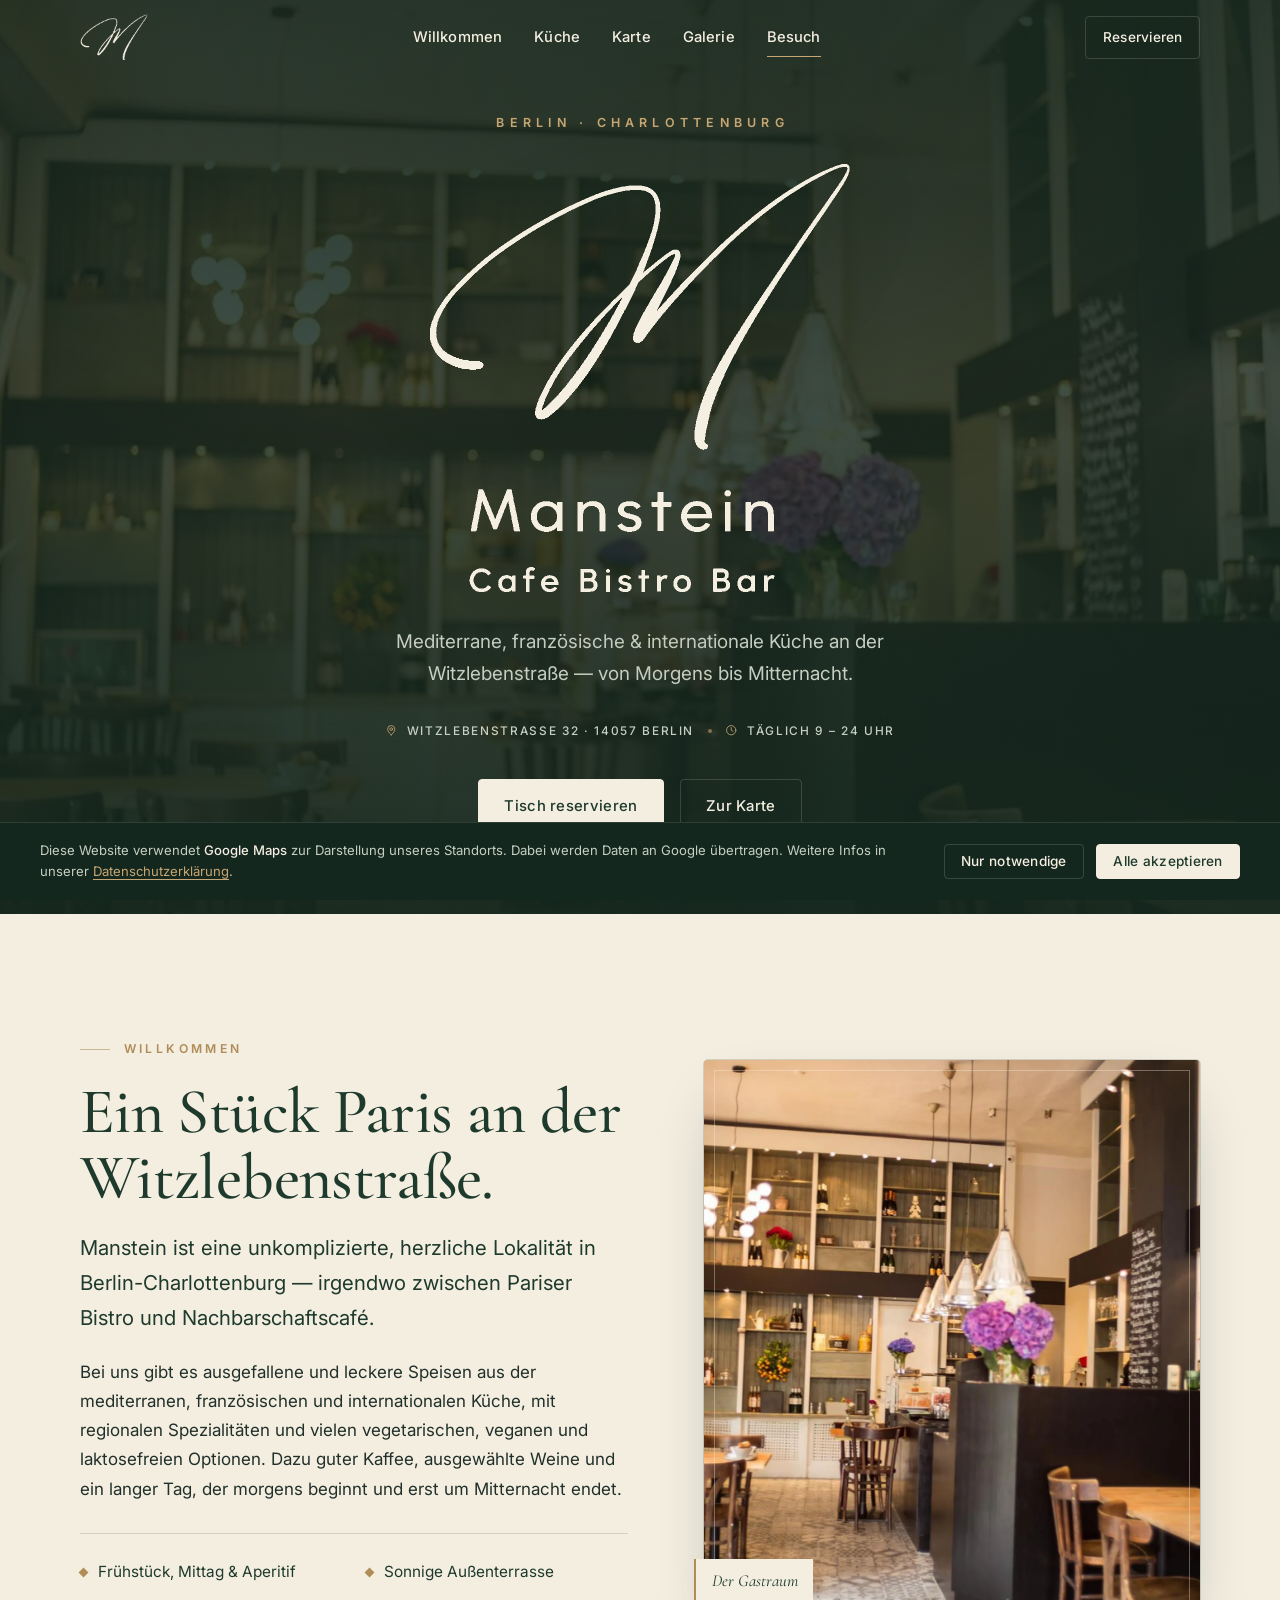
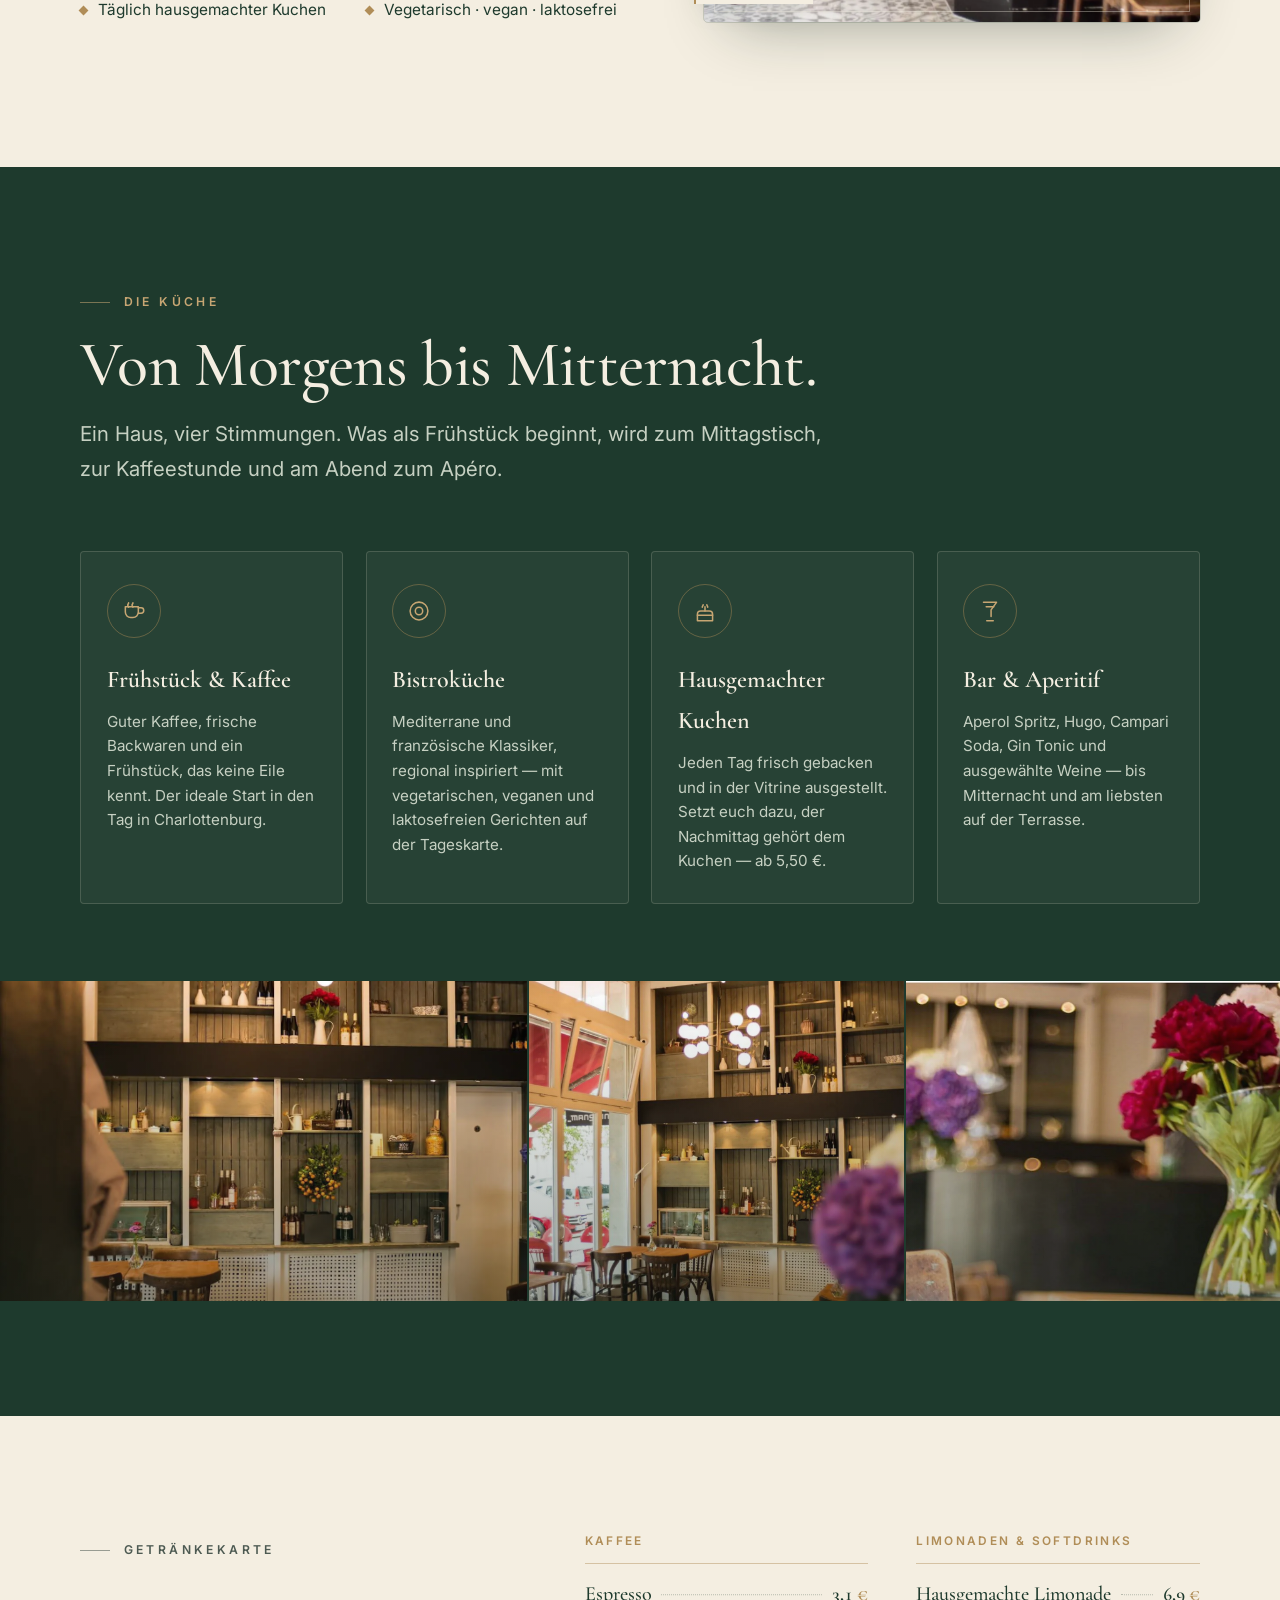
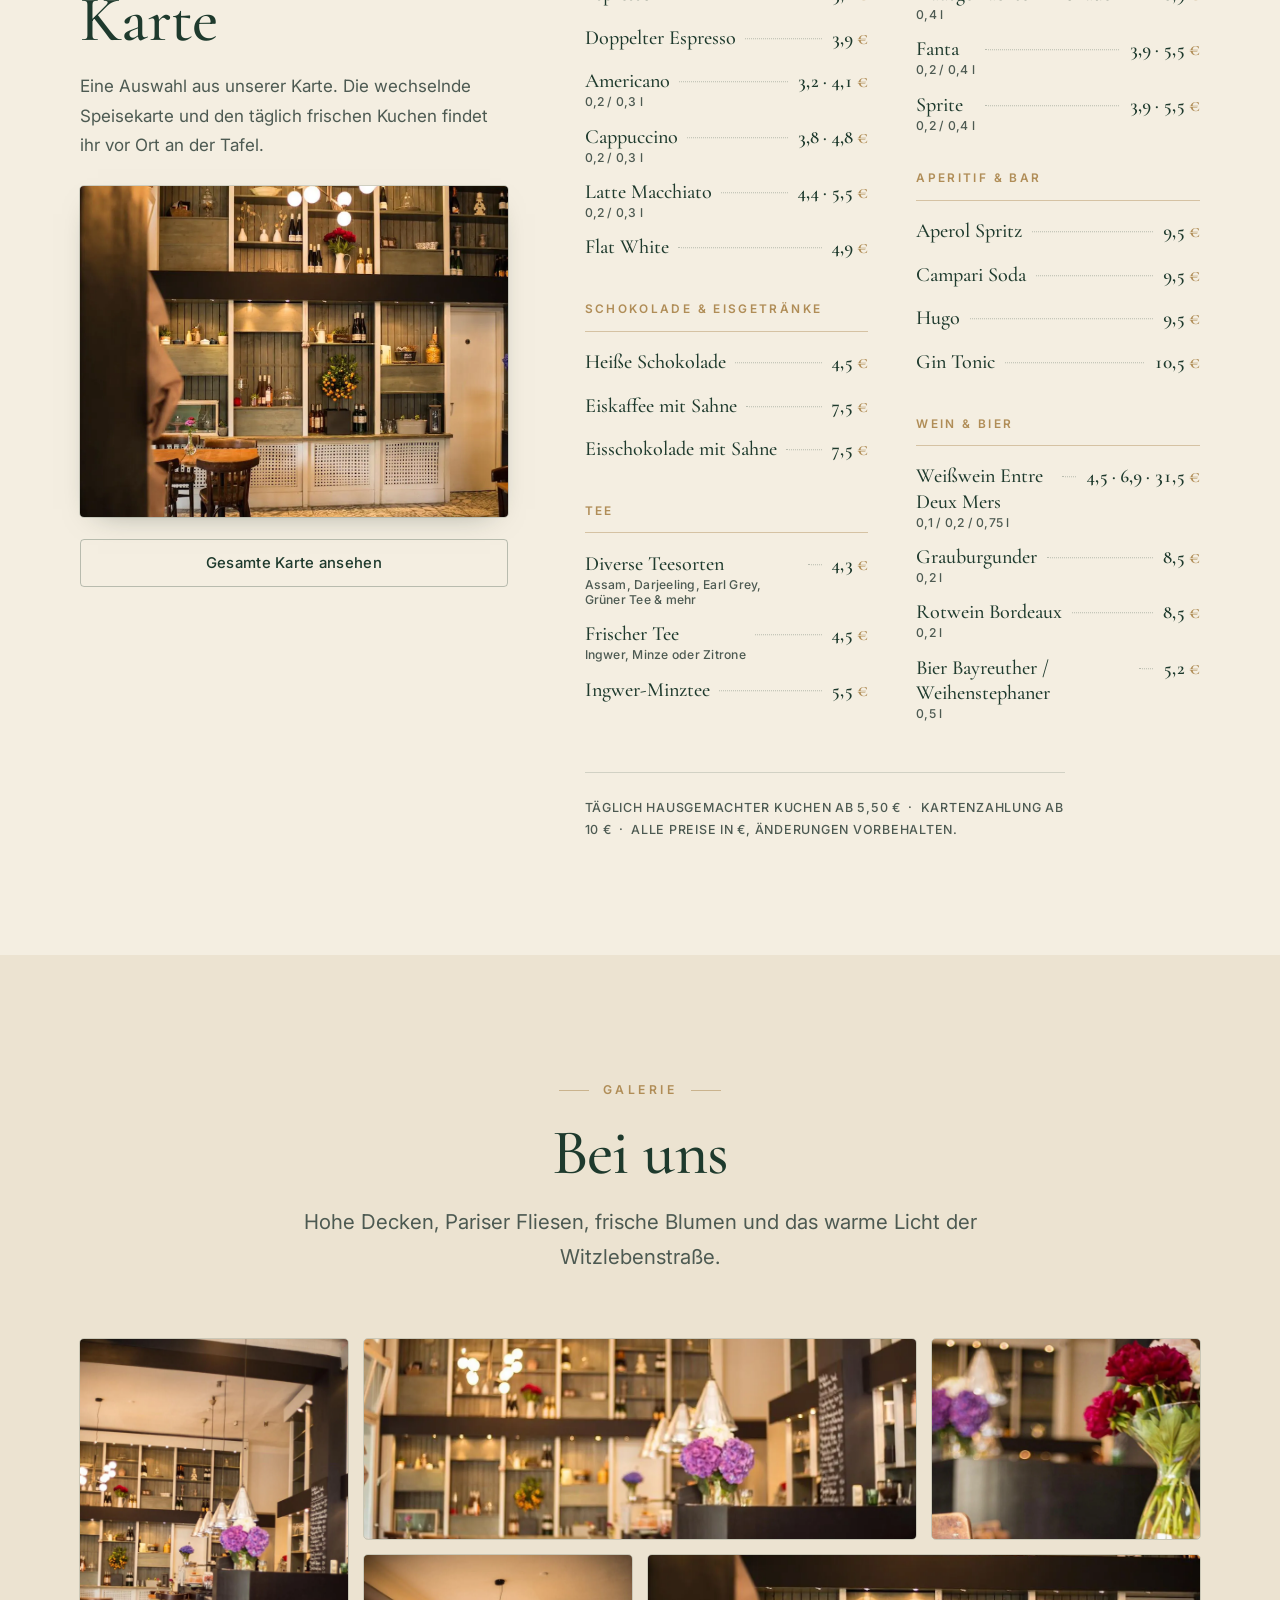
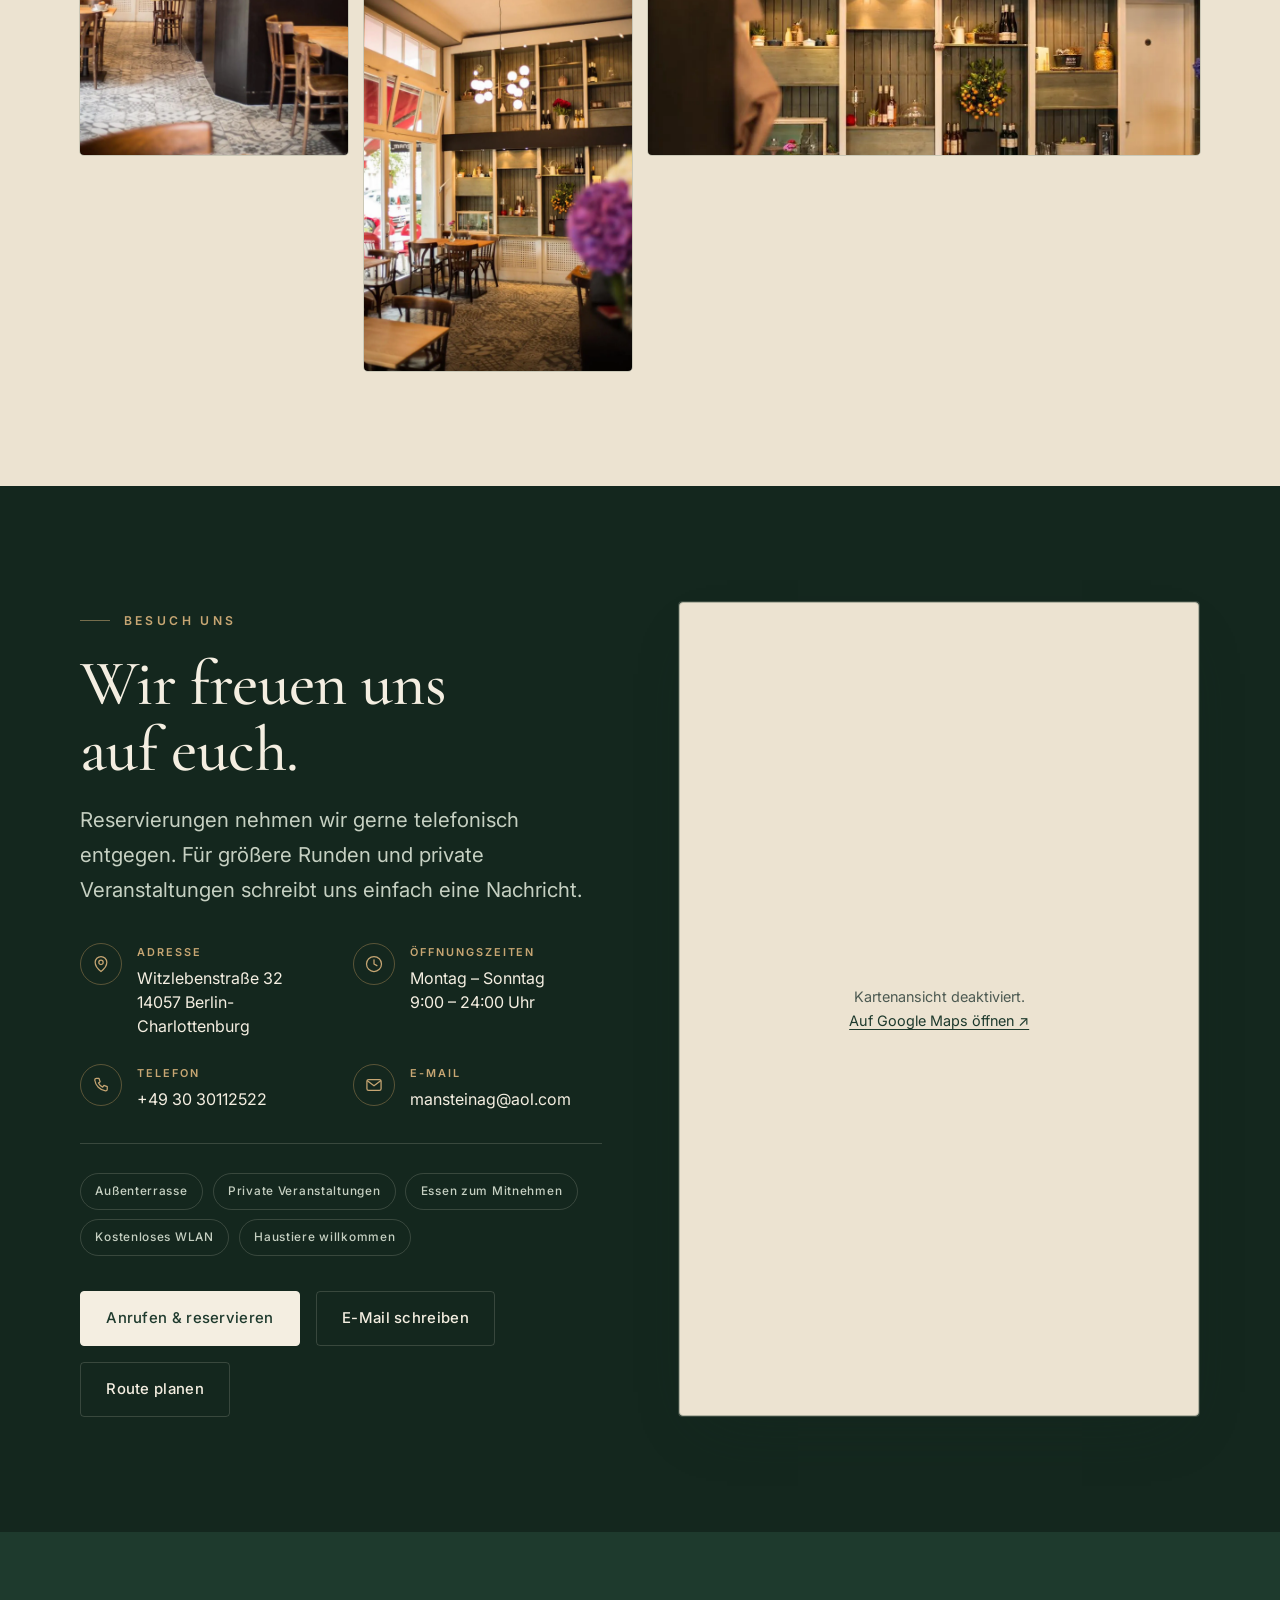
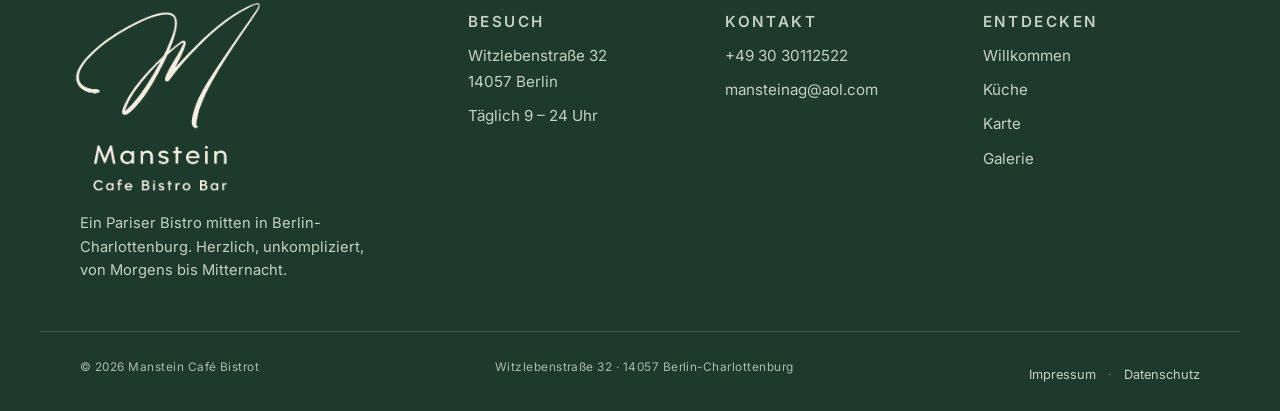
==== commit 6cc9b8f3: "Remove owner name, mobile-first kitchen/gallery layout, optimize images Removes Susanne Manstein ref" ====
--- a/index.html
+++ b/index.html
@@ -28,8 +28,14 @@
   <header class="site-header" id="site-header" data-state="top">
     <div class="header-inner">
       <a href="#top" class="brand" aria-label="Manstein — Startseite">
-        <img class="brand-logo brand-logo-light" src="manstein-logo-mono-cream.png" alt="Manstein" width="68" height="46" />
-        <img class="brand-logo brand-logo-dark" src="manstein-logo-mono-green.png" alt="" aria-hidden="true" width="68" height="46" />
+        <picture>
+          <source type="image/webp" srcset="manstein-logo-mono-cream.webp" />
+          <img class="brand-logo brand-logo-light" src="manstein-logo-mono-cream.png" alt="Manstein" width="68" height="46" />
+        </picture>
+        <picture>
+          <source type="image/webp" srcset="manstein-logo-mono-green.webp" />
+          <img class="brand-logo brand-logo-dark" src="manstein-logo-mono-green.png" alt="" aria-hidden="true" width="68" height="46" />
+        </picture>
       </a>
 
       <nav class="nav-desktop" aria-label="Hauptnavigation">
@@ -70,7 +76,10 @@
         <h1 class="visually-hidden">Manstein — Café, Bistro &amp; Bar in Berlin-Charlottenburg</h1>
         <p class="hero-eyebrow">Berlin · Charlottenburg</p>
 
-        <img class="hero-logo" src="manstein-logo-full-cream.png" alt="Manstein — Café · Bistro · Bar" width="430" height="439" fetchpriority="high" />
+        <picture>
+          <source type="image/webp" srcset="manstein-logo-full-cream.webp" />
+          <img class="hero-logo" src="manstein-logo-full-cream.png" alt="Manstein — Café · Bistro · Bar" width="430" height="439" fetchpriority="high" />
+        </picture>
 
         <p class="hero-lead">Mediterrane, französische &amp; internationale Küche an der Witzlebenstraße — von Morgens bis Mitternacht.</p>
 
@@ -108,12 +117,14 @@
             <li><span class="bullet" aria-hidden="true"></span>Vegetarisch · vegan · laktosefrei</li>
           </ul>
 
-          <p class="signature">Susanne Manstein <span>— Gastgeberin</span></p>
         </div>
 
         <figure class="welcome-figure" data-reveal>
           <div class="frame">
-            <img src="2026_manstein01.jpg" alt="Heller Gastraum von Manstein mit Holzregalen, Weinflaschen, frischen Blumen und Bistrostühlen" loading="lazy" decoding="async" />
+            <picture>
+              <source type="image/webp" srcset="2026_manstein01.webp" />
+              <img src="2026_manstein01.jpg" alt="Heller Gastraum von Manstein mit Holzregalen, Weinflaschen, frischen Blumen und Bistrostühlen" loading="lazy" decoding="async" />
+            </picture>
           </div>
           <figcaption>Der Gastraum</figcaption>
         </figure>
@@ -165,9 +176,9 @@
       </div>
 
       <div class="kitchen-strip" aria-hidden="true">
-        <div class="strip-img" style="background-image:url('2026_manstein02.jpg')"></div>
-        <div class="strip-img" style="background-image:url('2026_manstein04.jpg')"></div>
-        <div class="strip-img" style="background-image:url('2026_manstein05.jpg')"></div>
+        <div class="strip-img" style="background-image:url('2026_manstein02.webp')"></div>
+        <div class="strip-img" style="background-image:url('2026_manstein04.webp')"></div>
+        <div class="strip-img" style="background-image:url('2026_manstein05.webp')"></div>
       </div>
     </section>
 
@@ -179,7 +190,10 @@
           <h2 class="h-display">Karte</h2>
           <p>Eine Auswahl aus unserer Karte. Die wechselnde Speisekarte und den täglich frischen Kuchen findet ihr vor Ort an der Tafel.</p>
           <figure class="menu-photo">
-            <img src="2026_manstein02.jpg" alt="Weinregal bei Manstein mit Flaschen, Gläsern und einem kleinen Zitrusbäumchen" loading="lazy" decoding="async" />
+            <picture>
+              <source type="image/webp" srcset="2026_manstein02.webp" />
+              <img src="2026_manstein02.jpg" alt="Weinregal bei Manstein mit Flaschen, Gläsern und einem kleinen Zitrusbäumchen" loading="lazy" decoding="async" />
+            </picture>
           </figure>
           <button class="btn btn-outline btn-block" type="button" data-lightbox-src="2026_menu_manstein.webp" data-lightbox-caption="Die vollständige Karte von Manstein">
             Gesamte Karte ansehen
@@ -265,20 +279,35 @@
         </header>
 
         <div class="gallery-grid" data-reveal>
-          <button class="g-item g-tall" type="button" data-lightbox-src="2026_manstein01.jpg" data-lightbox-caption="Gastraum mit Bar und Holzregalen">
-            <img src="2026_manstein01.jpg" alt="Gastraum von Manstein mit Bar, Holzregalen und Bistrostühlen" loading="lazy" decoding="async" />
-          </button>
-          <button class="g-item g-wide" type="button" data-lightbox-src="2026_manstein03.jpg" data-lightbox-caption="Atmosphäre im Gastraum">
-            <img src="2026_manstein03.jpg" alt="Stimmungsvoller Gastraum von Manstein im warmen Licht" loading="lazy" decoding="async" />
-          </button>
-          <button class="g-item" type="button" data-lightbox-src="2026_manstein05.jpg" data-lightbox-caption="Frische Blumen auf den Tischen">
-            <img src="2026_manstein05.jpg" alt="Frische Pfingstrosen in einer Vase auf einem Tisch bei Manstein" loading="lazy" decoding="async" />
-          </button>
-          <button class="g-item g-tall" type="button" data-lightbox-src="2026_manstein04.jpg" data-lightbox-caption="Fensterplatz mit Blick auf die Witzlebenstraße">
-            <img src="2026_manstein04.jpg" alt="Fensterplatz bei Manstein mit Blick auf die Straße und Regale mit Wein" loading="lazy" decoding="async" />
-          </button>
-          <button class="g-item g-wide" type="button" data-lightbox-src="2026_manstein02.jpg" data-lightbox-caption="Detail: Regale mit Wein und Zitrusbäumchen">
-            <img src="2026_manstein02.jpg" alt="Detailaufnahme der Regale bei Manstein mit Weinflaschen und Pflanzen" loading="lazy" decoding="async" />
+          <button class="g-item g-tall" type="button" data-lightbox-src="2026_manstein01.webp" data-lightbox-caption="Gastraum mit Bar und Holzregalen">
+            <picture>
+              <source type="image/webp" srcset="2026_manstein01.webp" />
+              <img src="2026_manstein01.jpg" alt="Gastraum von Manstein mit Bar, Holzregalen und Bistrostühlen" loading="lazy" decoding="async" />
+            </picture>
+          </button>
+          <button class="g-item g-wide" type="button" data-lightbox-src="2026_manstein03.webp" data-lightbox-caption="Atmosphäre im Gastraum">
+            <picture>
+              <source type="image/webp" srcset="2026_manstein03.webp" />
+              <img src="2026_manstein03.jpg" alt="Stimmungsvoller Gastraum von Manstein im warmen Licht" loading="lazy" decoding="async" />
+            </picture>
+          </button>
+          <button class="g-item" type="button" data-lightbox-src="2026_manstein05.webp" data-lightbox-caption="Frische Blumen auf den Tischen">
+            <picture>
+              <source type="image/webp" srcset="2026_manstein05.webp" />
+              <img src="2026_manstein05.jpg" alt="Frische Pfingstrosen in einer Vase auf einem Tisch bei Manstein" loading="lazy" decoding="async" />
+            </picture>
+          </button>
+          <button class="g-item g-tall" type="button" data-lightbox-src="2026_manstein04.webp" data-lightbox-caption="Fensterplatz mit Blick auf die Witzlebenstraße">
+            <picture>
+              <source type="image/webp" srcset="2026_manstein04.webp" />
+              <img src="2026_manstein04.jpg" alt="Fensterplatz bei Manstein mit Blick auf die Straße und Regale mit Wein" loading="lazy" decoding="async" />
+            </picture>
+          </button>
+          <button class="g-item g-wide" type="button" data-lightbox-src="2026_manstein02.webp" data-lightbox-caption="Detail: Regale mit Wein und Zitrusbäumchen">
+            <picture>
+              <source type="image/webp" srcset="2026_manstein02.webp" />
+              <img src="2026_manstein02.jpg" alt="Detailaufnahme der Regale bei Manstein mit Weinflaschen und Pflanzen" loading="lazy" decoding="async" />
+            </picture>
           </button>
         </div>
       </div>
@@ -354,7 +383,10 @@
   <footer class="site-footer">
     <div class="container footer-grid">
       <div class="footer-brand">
-        <img class="footer-logo" src="manstein-logo-full-cream.png" alt="Manstein — Café · Bistro · Bar" width="188" height="192" loading="lazy" />
+        <picture>
+          <source type="image/webp" srcset="manstein-logo-full-cream.webp" />
+          <img class="footer-logo" src="manstein-logo-full-cream.png" alt="Manstein — Café · Bistro · Bar" width="188" height="192" loading="lazy" />
+        </picture>
         <p class="footer-note">Ein Pariser Bistro mitten in Berlin-Charlottenburg. Herzlich, unkompliziert, von Morgens bis Mitternacht.</p>
       </div>
 
@@ -382,7 +414,7 @@
     </div>
 
     <div class="container footer-bottom">
-      <p>© <span id="year">2026</span> Manstein Café Bistrot · Inhaberin Susanne Manstein</p>
+      <p>© <span id="year">2026</span> Manstein Café Bistrot</p>
       <p class="footer-credit">Witzlebenstraße 32 · 14057 Berlin-Charlottenburg</p>
       <nav class="footer-legal" aria-label="Rechtliches">
         <a href="impressum.html">Impressum</a>
--- a/styles.css
+++ b/styles.css
@@ -54,6 +54,7 @@
   overflow-x:hidden;
 }
 img{ display:block; max-width:100%; height:auto; }
+picture{ display:contents; }
 a{ color:inherit; text-decoration:none; }
 button{ font-family:inherit; cursor:pointer; }
 h1,h2,h3,p,ul,figure,blockquote{ margin:0; }
@@ -233,7 +234,7 @@
 }
 .hero-bg{
   position:absolute; inset:0;
-  background:url("2026_manstein03.jpg") center/cover no-repeat;
+  background:url("2026_manstein03.webp") center/cover no-repeat;
   transform:scale(1.06); opacity:.5;
 }
 .hero-veil{
@@ -482,6 +483,7 @@
   .visit-map{ min-height:340px; }
   .footer-grid{ grid-template-columns:1fr 1fr; }
   .footer-brand{ grid-column:1 / -1; }
+  .gallery-grid{ grid-template-columns:repeat(2,1fr); grid-auto-rows:220px; }
 }
 @media (max-width:640px){
   body{ font-size:16px; }
@@ -489,9 +491,14 @@
   .menu-cols{ columns:1; }
   .welcome-points{ grid-template-columns:1fr; }
   .visit-details{ grid-template-columns:1fr; }
-  .gallery-grid{ grid-template-columns:repeat(2,1fr); grid-auto-rows:150px; }
-  .g-wide{ grid-column:span 2; }
-  .g-tall{ grid-row:span 1; }
+  .kitchen-grid{ grid-template-columns:1fr; }
+  .kitchen-card{ padding:1.7rem 1.4rem 1.6rem; }
+  .kitchen-strip{ grid-template-columns:1fr; height:auto; margin-top:2.5rem; }
+  .strip-img{ height:190px; }
+  .strip-img + .strip-img{ border-left:0; border-top:2px solid var(--green); }
+  .gallery-grid{ grid-template-columns:1fr; grid-auto-rows:unset; gap:.85rem; }
+  .g-item{ aspect-ratio:4/3.1; }
+  .g-tall, .g-wide{ grid-column:auto; grid-row:auto; }
   .hero-meta{ flex-direction:column; gap:.5rem; }
   .hero-meta .dot{ display:none; }
   .footer-grid{ grid-template-columns:1fr; }
